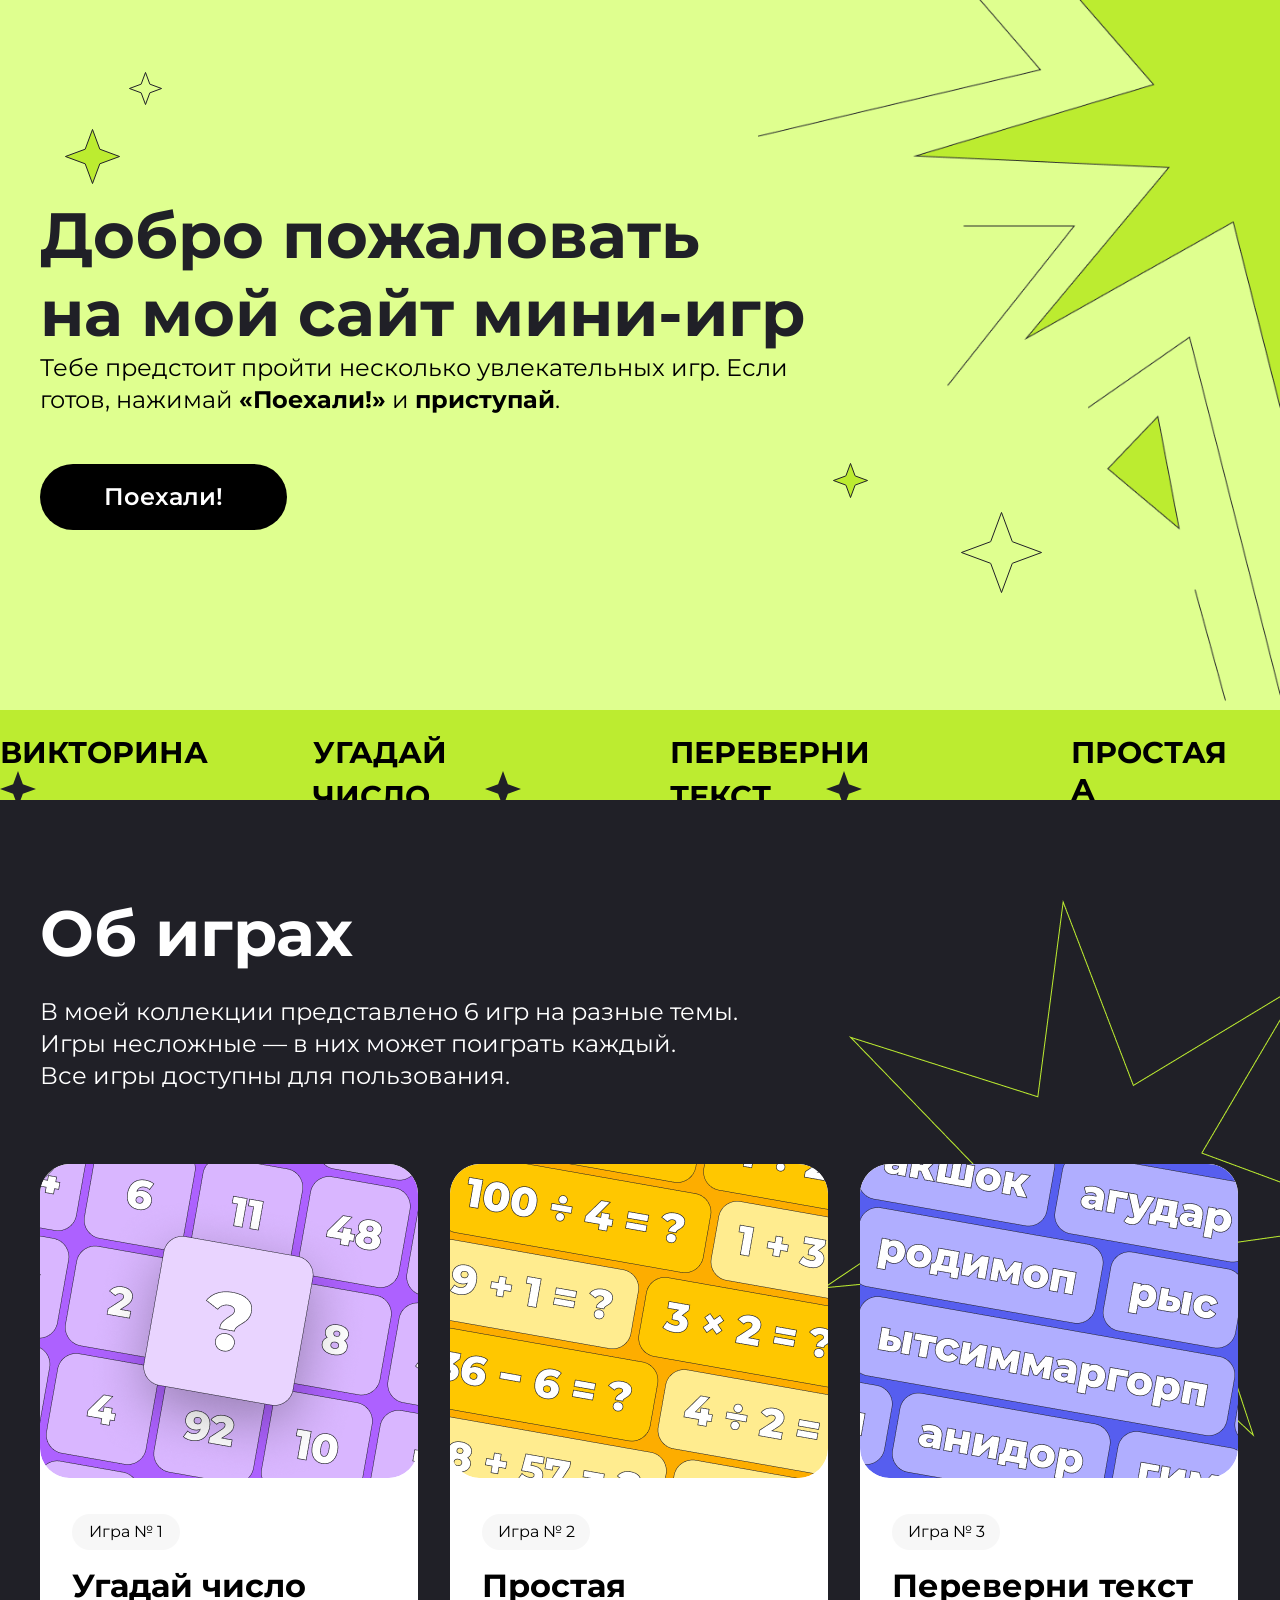
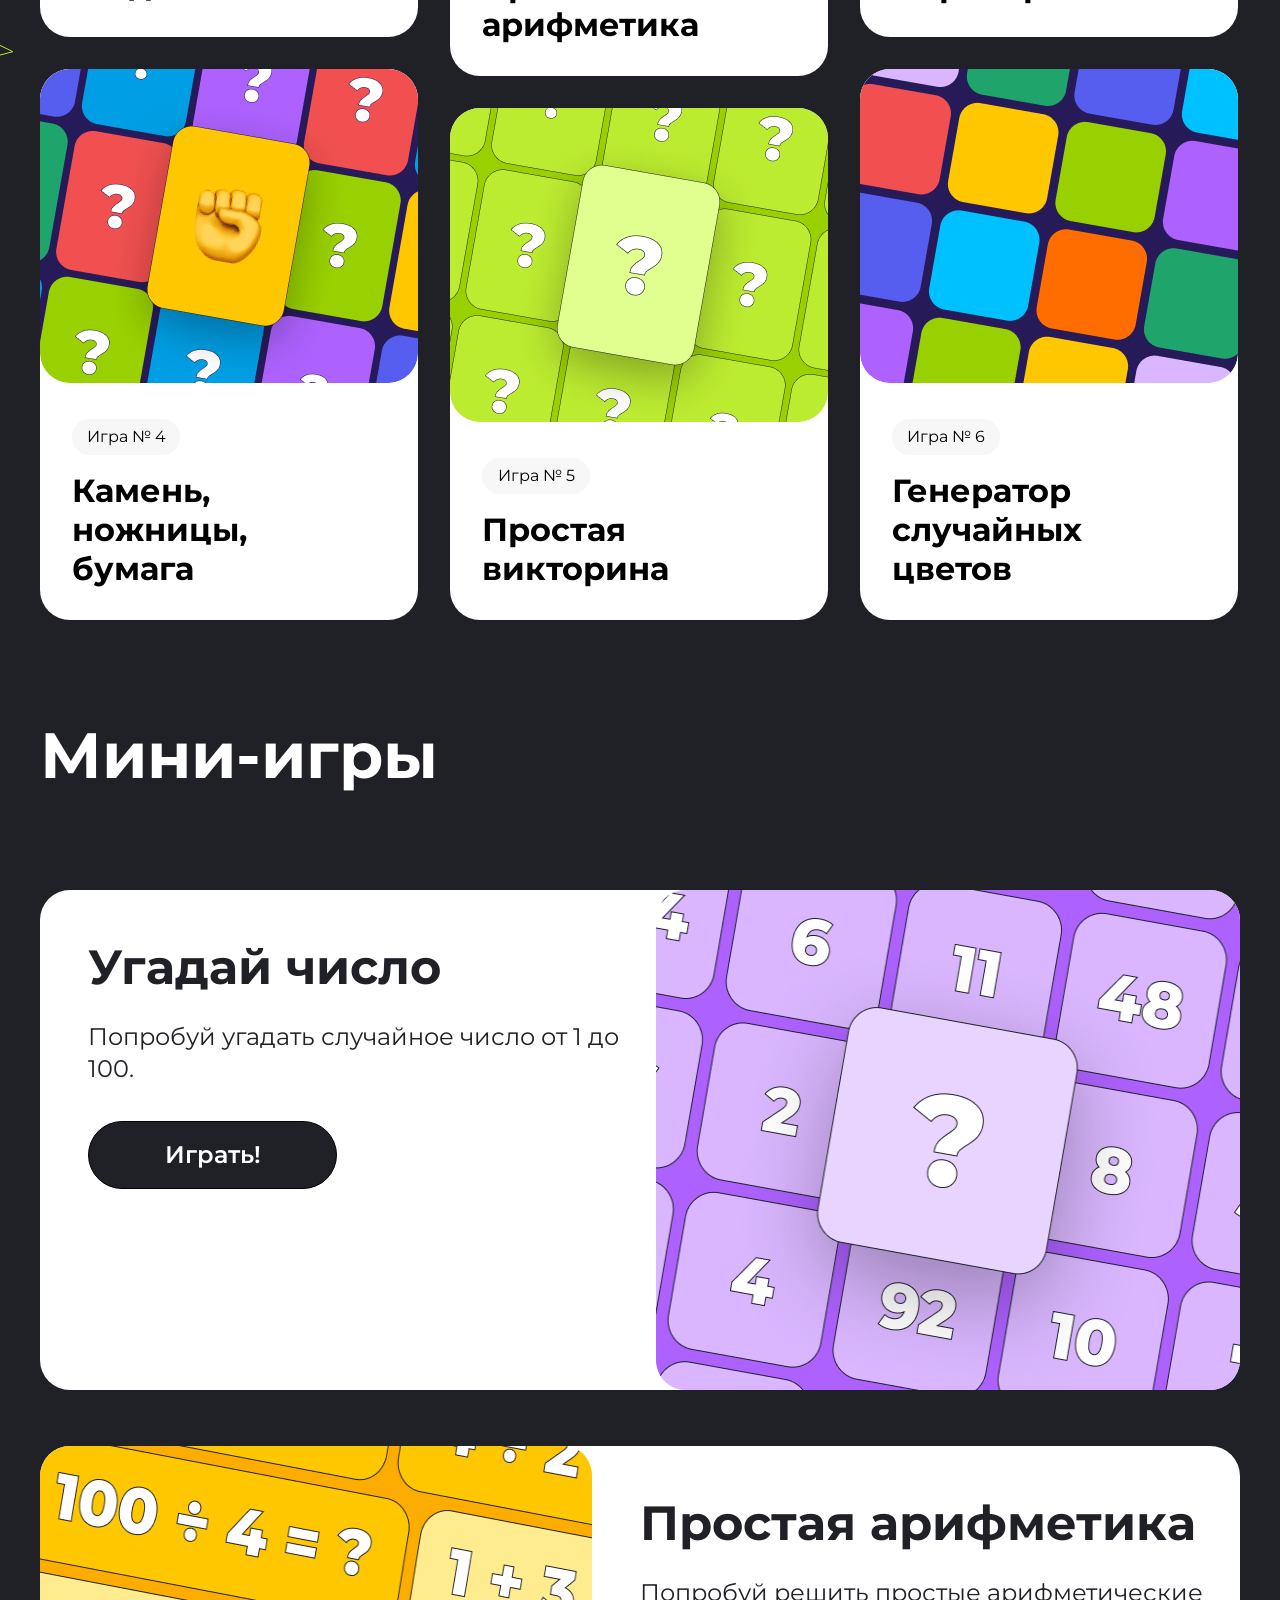
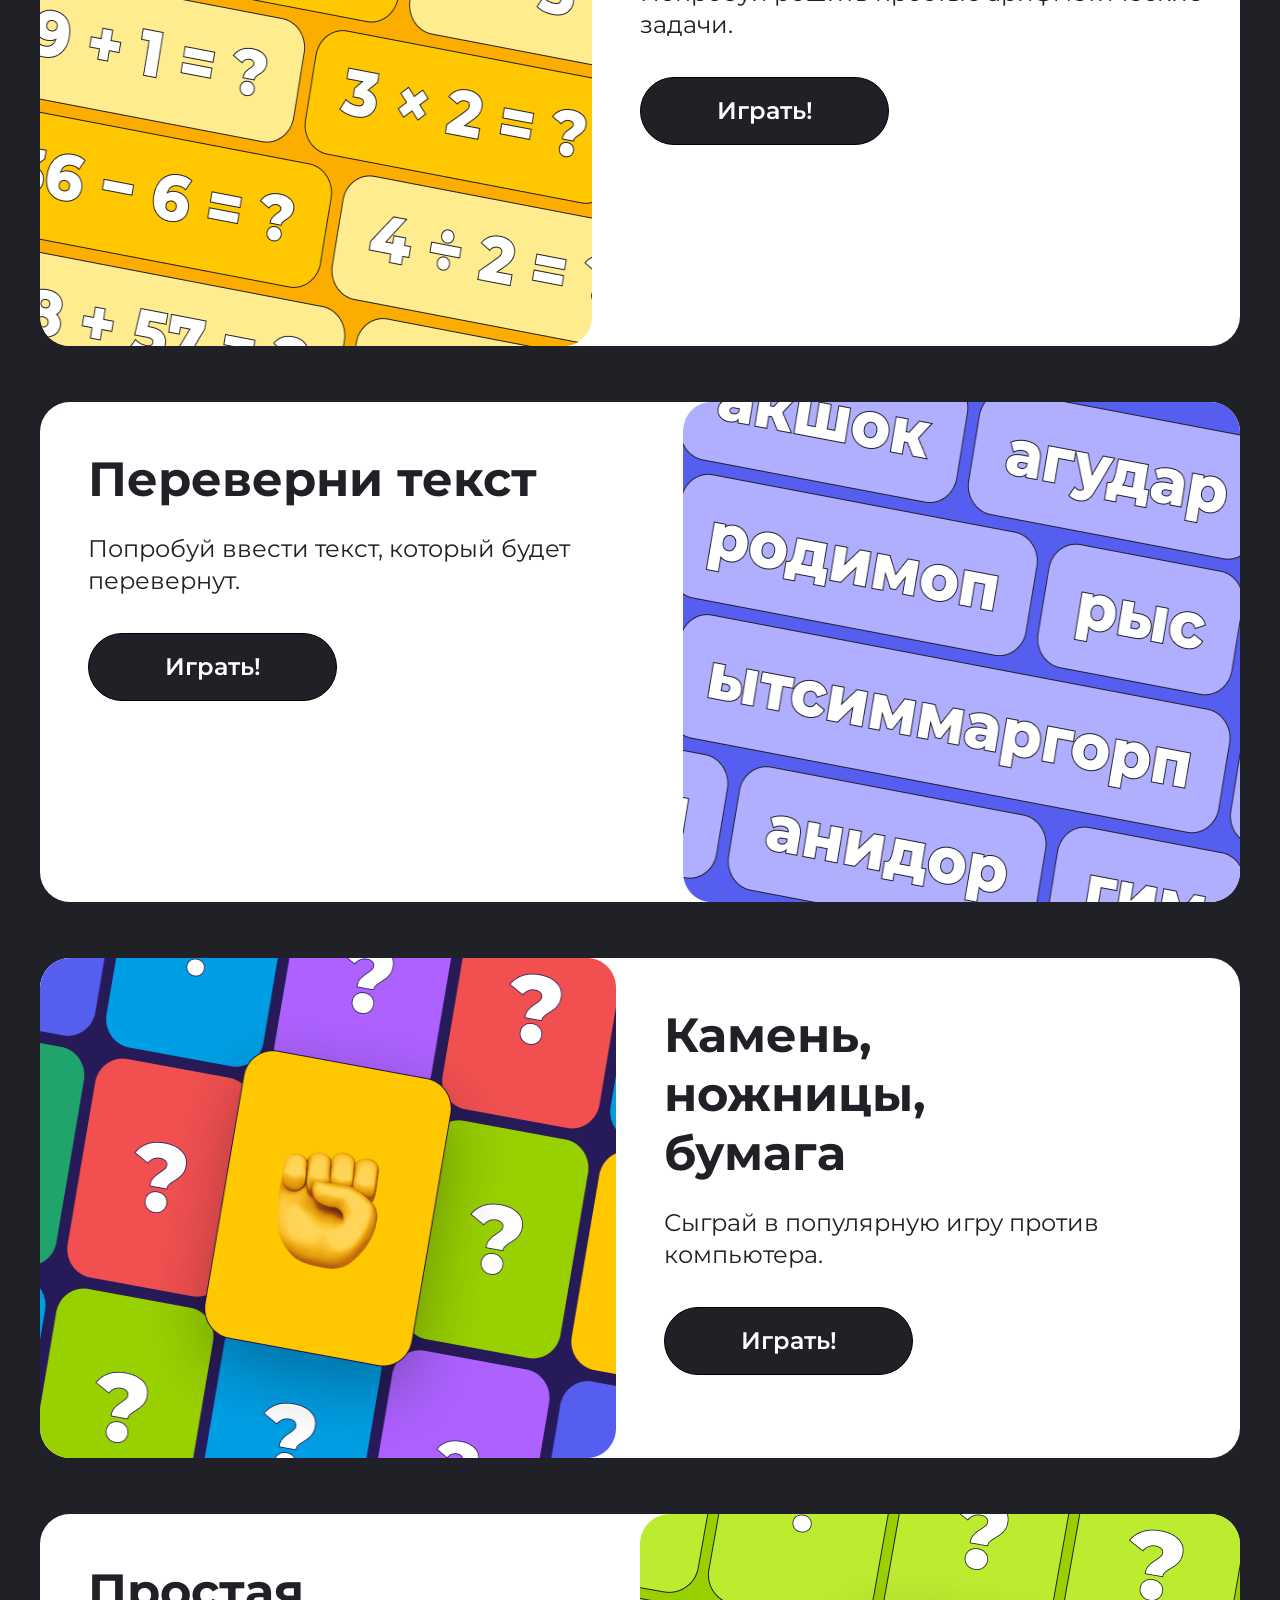
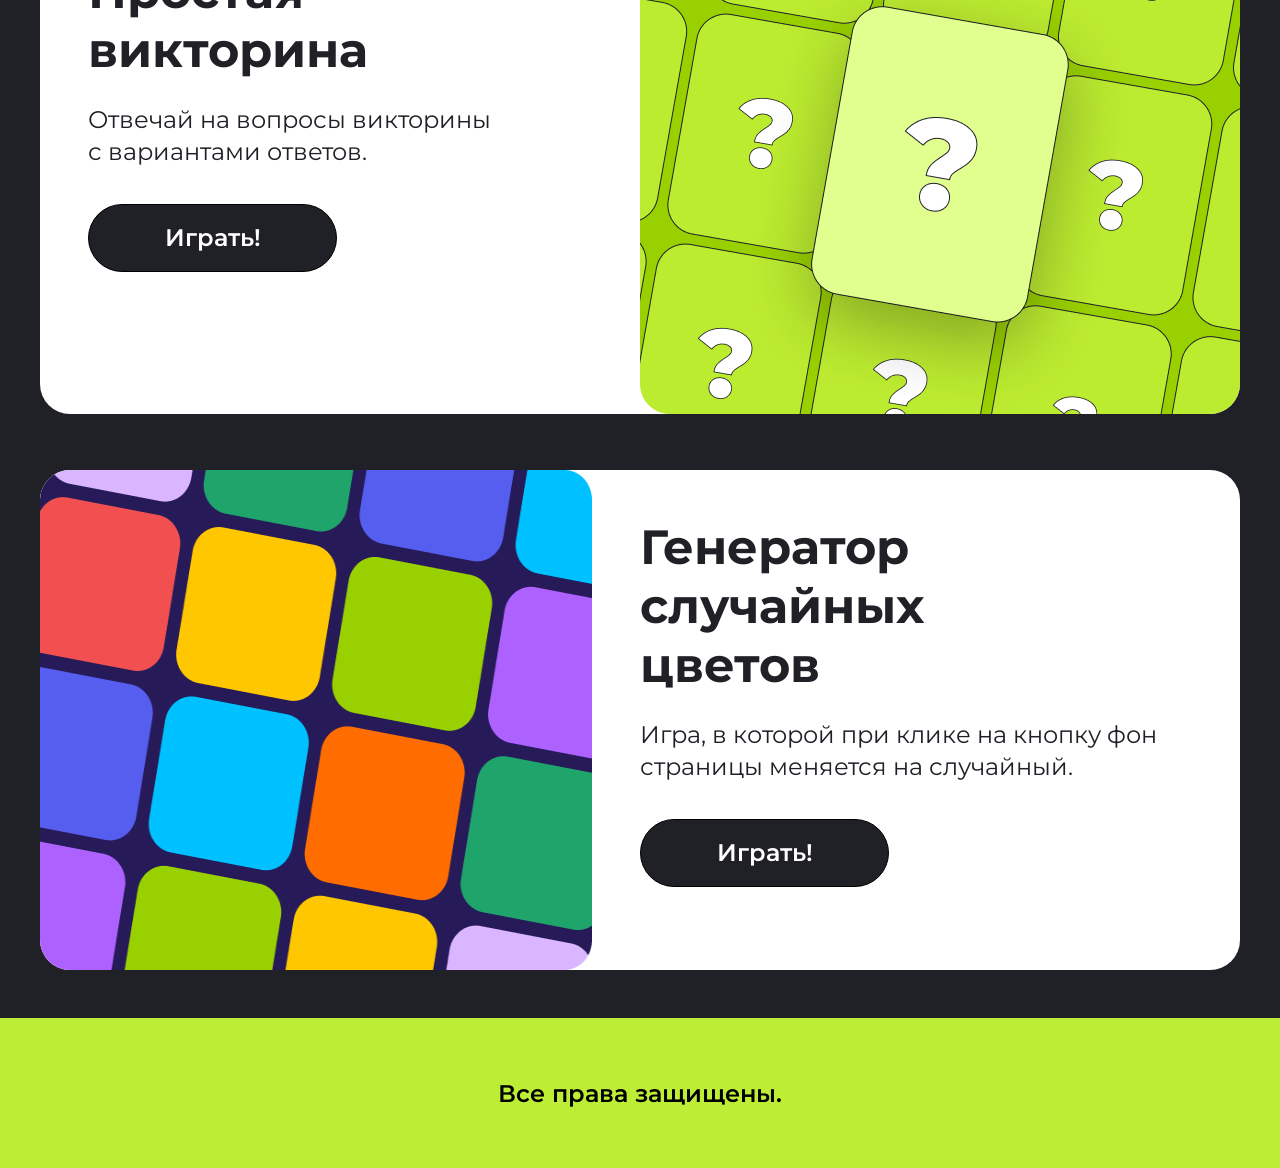
==== index.html @ ccc0f4db "added hw-3" ====
<!DOCTYPE html>
<html lang="ru">
<head>
    <meta charset="UTF-8">
    <meta name="viewport" content="width=device-width, initial-scale=1.0">
    <link rel="stylesheet" href="style.css">
    <link href="https://fonts.googleapis.com/css2?family=Montserrat:wght@400;500;600;700&display=swap" rel="stylesheet">
    <title>Document</title>
</head>
<body>
    <div class="top center">
<svg class="top__star top__star-1" width="35" height="35" viewBox="0 0 35 35" fill="none" xmlns="http://www.w3.org/2000/svg">
<path d="M21.7578 12.9473L21.8379 13.1621L22.0527 13.2422L33.5586 17.5L22.0527 21.7578L21.8379 21.8379L21.7578 22.0527L17.5 33.5586L13.2422 22.0527L13.1621 21.8379L12.9473 21.7578L1.44043 17.5L12.9473 13.2422L13.1621 13.1621L13.2422 12.9473L17.5 1.44043L21.7578 12.9473Z" stroke="#202027"/>
</svg>

<svg class="top__star top__star-2" width="57" height="57" viewBox="0 0 57 57" fill="none" xmlns="http://www.w3.org/2000/svg">
<path d="M35.7285 20.9756L35.8086 21.1914L36.0244 21.2715L55.5586 28.5L36.0244 35.7285L35.8086 35.8086L35.7285 36.0244L28.5 55.5586L21.2715 36.0244L21.1914 35.8086L20.9756 35.7285L1.44043 28.5L20.9756 21.2715L21.1914 21.1914L21.2715 20.9756L28.5 1.44043L35.7285 20.9756Z" fill="#BCEC30" stroke="#202027"/>
</svg>

<svg class="top__star top__star-3" width="37" height="37" viewBox="0 0 37 37" fill="none" xmlns="http://www.w3.org/2000/svg">
<path d="M23.0273 13.6768L23.1074 13.8926L23.3232 13.9727L35.5586 18.5L23.3232 23.0273L23.1074 23.1074L23.0273 23.3232L18.5 35.5586L13.9727 23.3232L13.8926 23.1074L13.6768 23.0273L1.44043 18.5L13.6768 13.9727L13.8926 13.8926L13.9727 13.6768L18.5 1.44043L23.0273 13.6768Z" fill="#BCEC30" stroke="#202027"/>
</svg>

<svg class="top__star top__star-4" width="83" height="83" viewBox="0 0 83 83" fill="none" xmlns="http://www.w3.org/2000/svg">
<path d="M52.2402 30.4648L52.3193 30.6807L52.5352 30.7598L81.5586 41.5L52.5352 52.2402L52.3193 52.3193L52.2402 52.5352L41.5 81.5586L30.7598 52.5352L30.6807 52.3193L30.4648 52.2402L1.44043 41.5L30.4648 30.7598L30.6807 30.6807L30.7598 30.4648L41.5 1.44043L52.2402 30.4648Z" stroke="#202027"/>
</svg>

        <div class="top__content">
            <h1 class="top__text">Добро<br class="top__content-space"> пожаловать <br>на мой сайт<br class="top__content-space"> мини-игр</h1>
            <p class="top__description">Тебе предстоит пройти несколько увлекательных игр. Если готов, нажимай <strong>«Поехали!»</strong> и <strong>приступай</strong>.</p>
            <div class="top__button">
                <a href="#about-games" class="top__button-custom">Поехали!</a>
            </div>
        </div>
        <div class="top__decor">
    <img src="./img/headerline.png" alt="star">
        </div> 
        <div class="top__decor-mobile">
    <img src="./img/Vector.png" alt="star">
        </div> 
    </div>


    <nav class="mini-games-nav ">
        <div class="mini-games-nav__container">
            <div>
<a href="#" class="mini-games-nav__item">ВИКТОРИНА</a>
  <span class="mini-games-nav__separator "><svg width="36" height="36" viewBox="0 0 36 36" fill="none" xmlns="http://www.w3.org/2000/svg">
    <path d="M18 0L22.8616 13.1384L36 18L22.8616 22.8616L18 36L13.1384 22.8616L0 18L13.1384 13.1384L18 0Z" fill="#202027"/>
  </svg></span>
            </div>
            <div>
  <a href="#" class="mini-games-nav__item ">УГАДАЙ ЧИСЛО</a>
  <span class="mini-games-nav__separator "><svg width="36" height="36" viewBox="0 0 36 36" fill="none" xmlns="http://www.w3.org/2000/svg">
    <path d="M18 0L22.8616 13.1384L36 18L22.8616 22.8616L18 36L13.1384 22.8616L0 18L13.1384 13.1384L18 0Z" fill="#202027"/>
  </svg></span> 
            </div>
            <div>
            <a href="#" class="mini-games-nav__item ">ПЕРЕВЕРНИ ТЕКСТ</a>
  <span class="mini-games-nav__separator  "><svg width="36" height="36" viewBox="0 0 36 36" fill="none" xmlns="http://www.w3.org/2000/svg">
    <path d="M18 0L22.8616 13.1384L36 18L22.8616 22.8616L18 36L13.1384 22.8616L0 18L13.1384 13.1384L18 0Z" fill="#202027"/>
  </svg></span>
            </div>
            <div>
  <a href="#" class="mini-games-nav__item ">ПРОСТАЯ А</a>
            </div>
        </div>
    </nav>


    <nav class="mobile-games-nav ">
        <div class="mobile-games-nav__container">
            <div>
<a href="#" class="mobile-games-nav__item">ВИКТОРИНА</a>
  <span class="mobile-games-nav__separator  "><svg width="36" height="36" viewBox="0 0 36 36" fill="none" xmlns="http://www.w3.org/2000/svg">
    <path d="M18 0L22.8616 13.1384L36 18L22.8616 22.8616L18 36L13.1384 22.8616L0 18L13.1384 13.1384L18 0Z" fill="#202027"/>
  </svg></span>
            </div>
            <div>
  <a href="#" class="mobile-games-nav__item mobile-games-nav__position">УГАДАЙ ЧИСЛО</a>
            </div>  
        </div> 
    </nav>


    <div class="about-games center">
<div class=" about-games__star about-games__star--small">
  <img src="data:image/svg+xml,%3Csvg%20width%3D%2232%22%20height%3D%2232%22%20viewBox%3D%220%200%2032%2032%22%20fill%3D%22none%22%20xmlns%3D%22http%3A%2F%2Fwww.w3.org%2F2000%2Fsvg%22%3E%3Cpath%20d%3D%22M19.7299%2011.9161L19.7892%2012.1375L19.9965%2012.2377L29.7633%2016.9489L19.282%2019.7301L19.0596%2019.7894L18.9593%2019.9966L14.2472%2029.7633L11.467%2019.2821L11.4077%2019.0597L11.2015%2018.9596L1.43379%2014.2474L11.9159%2011.4672L12.1374%2011.4079L12.2375%2011.2016L16.9487%201.43382L19.7299%2011.9161Z%22%20stroke%3D%22%23BCEC30%22%2F%3E%3C%2Fsvg%3E" alt="Star">
</div>
<div class="about-games__star about-games__star--big ">
  <img src="data:image/svg+xml,%3Csvg%20width%3D%2255%22%20height%3D%2255%22%20viewBox%3D%220%200%2055%2055%22%20fill%3D%22none%22%20xmlns%3D%22http%3A%2F%2Fwww.w3.org%2F2000%2Fsvg%22%3E%3Cpath%20d%3D%22M34.7319%2020.6643L34.7912%2020.8867L34.9985%2020.986L52.916%2029.6302L33.6877%2034.7322L33.4652%2034.7914L33.365%2034.9987L24.7208%2052.9162L19.6188%2033.6878L19.5605%2033.4655L19.3533%2033.3653L1.43475%2024.7209L20.6641%2019.619L20.8865%2019.5608L20.9857%2019.3534L29.63%201.43493L34.7319%2020.6643Z%22%20stroke%3D%22%23BCEC30%22%2F%3E%3C%2Fsvg%3E" alt="Star">
</div>
        <div class="about-games__container">
            <section class="about-games__section">
                <h2 class="about-games__title " id="about-games">Об играх</h2>
                <p class="about-games__description">В моей коллекции представлено 6 игр на разные темы.<br>Игры несложные — в них может поиграть каждый.<br>Все игры доступны для пользования.</p>
            </section>
        </div>



<div class="about-games__decor">
    <img class="star" src="./img/Star.png" alt="">
</div>

        <div class="about-games__cards">
            <div class="about-games__card">
                <a href="#Guess__numbers" class="about-games__card-link">
                    <section class="about-games__card-section">
                <div><img class="about-games__card-image" src="./img/обложка.png" alt="Обложка"></div>
                <div class="about-games__card-content">
                    <div class="about-games__games">Игра № 1</div>
                    <h3 class="about-games__card-title">Угадай число</h3>
                </div>
            </section>
            </a>

                <a href="#Rock__scissors-paper" class="about-games__card-link">
                    <section class="about-games__card-long">
                <div><img class="about-games__card-image" src="./img/paper.png" alt="Обложка"></div>
                <div class="about-games__card-content">
                    <div class="about-games__games">Игра № 4</div>
                    <h3 class="about-games__card-title">Камень,<br>ножницы,<br>бумага</h3>
                </div>
            </section>
            </a>
            </div>

            <div class="about-games__card">
                <a href="#Simple__arithmetic" class="about-games__card-link">
            <section class="about-games__card-center">
                <div><img class="about-games__card-image" src="./img/арифметика.png" alt="Обложка"></div>
                <div class="about-games__card-content">
                    <div class="about-games__games">Игра № 2</div>
                    <h3 class="about-games__card-title">Простая<br>арифметика</h3>
                </div>
            </section>
            </a>

                <a href="#simple__quiz" class="about-games__card-link">
            <section class="about-games__card-center">
                <div><img class="about-games__card-image" src="./img/victory.png" alt="Обложка"></div>
                <div class="about-games__card-content">
                    <div class="about-games__games">Игра № 5</div>
                    <h3 class="about-games__card-title">Простая<br>викторина</h3>
                </div>
            </section>
            </a>
            </div>

            <div class="about-games__card">
                <a href="#Turn__text" class="about-games__card-link">
            <section class="about-games__card-section">
                <div><img class="about-games__card-image" src="./img/turntext.png" alt="Обложка"></div>
                <div class="about-games__card-content">
                    <div class="about-games__games">Игра № 3</div>
                    <h3 class="about-games__card-title">Переверни текст</h3>
                </div>
            </section>
            </a>

                <a href="#Color__generator" class="about-games__card-link">
            <section class="about-games__card-long">
                <div><img class="about-games__card-image" src="./img/randomcolor.png" alt="Обложка"></div>
                <div class="about-games__card-content">
                    <div class="about-games__games">Игра № 6</div>
                    <h3 class="about-games__card-title">Генератор<br>случайных<br>цветов</h3>
                </div>
            </section>
            </a>
            </div>
        </div>

    </div>
    <div class="mini-games center">
        <h2 class="mini-games__text">Мини-игры</h2>

        <div class="mini-games__card">
            <div class="mini-games__left">
                <h3 class="mini-games__name " id="Guess__numbers">Угадай число</h3>
                <p class="mini-games__description">Попробуй угадать случайное число от 1 до 100.</p>
                <div class="mini-games__button">
                <a href="#" class="mini-games__button-custom">Играть!</a>
                </div>
            </div>
            <div><img class="mini-games__image" src="./img/miniGames1.png" alt="Обложка"></div>
        </div>

        <div class="mini-games__card mini-games__flip mini-games__two">
            <div class="mini-games__left ">
                <h3 class="mini-games__name" id="Simple__arithmetic">Простая арифметика</h3>
                <p class="mini-games__description">Попробуй решить простые арифметические задачи.</p>
                <div class="mini-games__button">
                <a href="#" class="mini-games__button-custom">Играть!</a>
                </div>
            </div>
            <div><img class="mini-games__image" src="./img/miniGames2.png" alt="Обложка"></div>
        </div>

        <div class="mini-games__card mini-games__two">
            <div class="mini-games__left ">
                <h3 class="mini-games__name " id="Turn__text">Переверни <br class="mini-games__br"> текст</h3>
                <p class="mini-games__description">Попробуй ввести текст, который будет перевернут.</p>
                <div class="mini-games__button">
                <a href="#" class="mini-games__button-custom">Играть!</a>
                </div>
            </div>
            <div><img class="mini-games__image" src="./img/miniGames3.png" alt="Обложка"></div>
        </div>

        <div class="mini-games__card mini-games__flip mini-games__three">
            <div class="mini-games__left ">
                <h3 class="mini-games__name" id="Rock__scissors-paper">Камень,<br>ножницы,<br>бумага</h3>
                <p class="mini-games__description">Сыграй в популярную игру против компьютера.</p>
                <div class="mini-games__button">
                <a href="#" class="mini-games__button-custom">Играть!</a>
                </div>
            </div>
            <div><img class="mini-games__image" src="./img/miniGames4.png" alt="Обложка"></div>
        </div>

        <div class="mini-games__card mini-games__two">
            <div class="mini-games__left">
                <h3 class="mini-games__name" id="simple__quiz">Простая<br>викторина</h3>
                <p class="mini-games__description">Отвечай на вопросы викторины<br> с вариантами ответов.</p>
                <div class="mini-games__button">
                <a href="#" class="mini-games__button-custom">Играть!</a>
                </div>
            </div>
            <div><img class="mini-games__image" src="./img/miniGames5.png" alt="Обложка"></div>
        </div>

        <div class="mini-games__card mini-games__flip mini-games__four">
            <div class="mini-games__left ">
                <h3 class="mini-games__name" id="Color__generator" >Генератор<br>случайных<br>цветов</h3>
                <p class="mini-games__description">Игра, в которой при клике на кнопку фон страницы меняется на случайный.</p>
                <div class="mini-games__button">
                <a href="#" class="mini-games__button-custom">Играть!</a>
                </div>
            </div>
            <div><img class="mini-games__image" src="./img/miniGames6.png" alt="Обложка"></div>
        </div>

    </div>

    <footer class="footer center">
        <h3 class="footer__text">Все права защищены.</h3>
    </footer>

    <script src="script.js"></script>
    <script src="hw-2.js"></script>
    <script src="hw-3.js"></script>
</body>
</html>
---- style.css ----
* {
  margin: 0;
  padding: 0;
}

html {
  scroll-behavior: smooth;
}

.center {
  padding-left: calc(50% - 600px);
  padding-right: calc(50% - 600px);
}

/* Звезды */

.top__decor-mobile{
    display: none;
}

.top__star {
    position: absolute;
}

/* Positions */
.top__star-1 { top: 10%; left: 10%; }
.top__star-2 { top: 18%; left: 5%; }
.top__star-3 { top: 65%; left: 65%; }
.top__star-4 { top: 72%; left: 75%; }
/* Конец звезд */


/* Верхняя часть сайта */
 .top {
  max-width: 1440px;
  height: 710px;
  background-image: url(./img/fon.jpg);
  display: grid;
  grid-template-columns: 1fr 1fr; /* левая и правая часть */
  background: #dfff8f;
  position: relative;
  overflow: hidden;
 }

 .top__content{
    padding-top: 196px;
    width: 769px;
 }

 .top__content-space{
    display: none;
 }

.top__decor img {
  position: absolute;
  top: 0;
  right: 0;
  height: 100%;
  object-fit: cover;
}

 .top__text{
    color: rgba(32, 32, 39, 1);
    font-family: 'Montserrat';
    font-size: 64px;
    font-weight: 700;
    line-height: 78px;
 }

 .top__description{
    font-family: 'Montserrat';
    font-weight: 400;
    font-size: 24px;
    line-height: 32px;
    padding-bottom: 48px;
 }

 .top__button-custom{
    display: inline-block;
    width: 247px;
    background-color: rgb(0, 0, 0);
    color: rgb(255, 255, 255);
    font-family: 'Montserrat';
    font-weight: 600;
    font-size: 24px;
    text-align: center;
    line-height: 66px;
    border-radius: 60px;
    text-decoration: none;
    transition: all 0.4s ease;
 }

 .top__button-custom:hover{
        background-color: rgb(255, 255, 255);
        cursor: pointer;
        color: rgb(0, 0, 0);
}

/* Конец верхней части сайта */


/* Навигация мини-игр */

.mini-games-nav{
    background-color: #BCEC30;
    height: 90px;
    display: flex;
}

.mini-games-nav__item{
    font-family: 'Montserrat';
    font-weight: 700;
    font-size: 30px;
    color: #000;
    text-decoration: none;
    padding-right: 51px;
}

.mini-games-nav__container{
    padding-top: 24px;
    display: flex;
    gap: 51px;
}
/* Конец навигации мини-игр */

/* Описание игр */


.about-games__star {
  position: relative;
  z-index: 2;
}

.about-games__star--small img {
  position: absolute;
  top: 770px;
   left: -95px;
}

.about-games__star--big img {
  position: absolute;
  top: 822px;
  left: -80px;
}

.about-games{
    position: relative;
    max-width: 1440px;
    height: 1470px;
    background-color: #202027;
}

.about-games__container{
    padding-top: 94px;
    width: 1200px;
}

.about-games__section{
    padding-bottom: 72px;
}

.about-games__title{
    font-family: 'Montserrat';
    font-weight: 700;
    font-size: 64px;
    color: #ffffff;
    padding-bottom: 24px;
}

.about-games__description{
    font-family: 'Montserrat';
    font-weight: 400;
    font-size: 24px;
    line-height: 32px;
    color: #ffffff;
}

/* Конец описания игр */

/* Карточки игр */
.about-games__cards{
    display: flex;
    gap: 32px;
    position: relative;
    z-index: 2;
}

.about-games__card{
    display: flex;
    gap: 32px;
    flex-direction: column;
}


.about-games__card-link{
    text-decoration: none;
    color: #000;
}

.about-games__card-section{
    width: 378px;
    height: 473px;
    background-color: #fff;
    border-radius: 30px;
}

.about-games__card-long{
    width: 378px;
    height: 551px;
    background-color: #fff;
    border-radius: 30px;
}

.about-games__card-center{
    width: 378px;
    height: 512px;
    background-color: #fff;
    border-radius: 30px;
}

.about-games__card-image{
    width: 378px;
    height: 314px;
    border-radius: 30px;
}

.about-games__games{
    font-family: 'Montserrat';
    box-sizing: border-box;
    background: #F7F7F7;
    width: 108px;
    height: 36px;
    border-radius: 52px;
    text-align: center;
    padding-top: 8px;
}

.about-games__card-content{
    margin-left: 32px;
    margin-top: 32px;
}

.about-games__card-title{
    padding-top: 16px;
    font-family: 'Montserrat';
    font-weight: 700;
    font-size: 32px;
}

.star {
    position: absolute;
    top: 100px;
    right: 0px;
    z-index: 1;
}

/* mini игры */

.mini-games {
    background-color: #202027;
    padding-bottom: 48px;
}

.mini-games__text {
    color: #fff;
    font-family: 'Montserrat';
    font-size: 40px;
    font-weight: 700;
    line-height: 49px;
    padding: 48px 0 24px;
    text-align: left;
}

.mini-games__card {
    display: flex;
    flex-direction: column-reverse;
    justify-content: space-between;
    width: 100%;
    max-width: 343px;
    background: #ffffff;
    border-radius: 27px;
    margin: 24px auto 0;
    overflow: hidden;
}

.mini-games__image {
    width: 100%;
    height: auto;
    display: block;
}

.mini-games__left {
    padding-bottom: 32px;
}


.mini-games{
    background-color: #202027;
    height: 3500px;
    display: flex;
    flex-direction: column;
    row-gap: 32px;
}

.mini-games__text{
    color: rgba(255, 255, 255, 1);
    font-family: 'Montserrat';
    font-size: 64px;
    font-weight: 700;
    line-height: 78px;
    padding-top: 46px;
    padding-bottom: 40px;
}

.mini-games__card{
    background-color: #fff;
    max-width: 1200px;
    height: 500px;
    border-radius: 30px;
    display: flex;
    flex-direction: row;
}

.mini-games__left{
    padding-left: 48px;
    max-width: 600px;
}

.mini-games__flip{
    flex-direction: row-reverse;
}

.mini-games__name{
    color: rgba(32, 32, 39, 1);
    font-family:'Montserrat';
    font-size: 48px;
    font-weight: 700;
    line-height: 59px;
    padding-top: 48px;
    padding-bottom: 24px;
}

.mini-games__description{
    color: rgba(32, 32, 39, 1);
    font-family:'Montserrat';
    font-size: 24px;
    font-weight: 400;
    line-height: 32px;
    padding-bottom: 36px;
}

.mini-games__button-custom{
    display: inline-block;
    width: 247px;
    background-color: rgba(32, 32, 39, 1);
    color: rgb(255, 255, 255);
    font-family: 'Montserrat';
    font-weight: 600;
    font-size: 24px;
    text-align: center;
    line-height: 66px;
    border-radius: 60px;
    text-decoration: none;
    transition: all 0.4s ease;
    border: 1px solid rgba(0, 0, 0, 1);
}

.mini-games__button-custom:hover {
    background-color: rgb(255, 255, 255);
    cursor: pointer;
    color: rgb(0, 0, 0);
}

.mini-games__image{
    height: 500px;
}

.mobile-games__image{
    width: 343px;
}

.footer{
    height: 150px;
    background: rgba(189, 237, 53, 1);
    display: flex;
    justify-content: center; 
    align-items: center;
}

.footer__text{
    color: rgba(0, 0, 0, 1);
    font-family: 'Montserrat';
    font-size: 24px;
    font-weight: 600;
    line-height: 29px;
}

.mobile-games-nav__container{
    display: none;
}


.mini-games__br{
        display: none;
    }


/* mobile */ 


@media (max-width: 813px) {

    .mini-games__br{
        display: block;
    }

.mini-games{
    background-color: #202027;
    height: 3740px;
    row-gap: 0;
    padding-bottom: 0;
}


.mini-games__card{
    display: flex;
    flex-direction: column-reverse;
    width: 343px;
    height: 528px;
    background: #ffffff;
    border-radius: 27px;
    margin-top: 24px;
}

.mini-games__two{
    height: 567px;
}

.mini-games__three{
    height: 606px;
}

.mini-games__four{
    height: 626px;
}

.mini-games__text{
    color: rgba(255, 255, 255, 1);
    font-family: 'Montserrat';
    font-size: 40px;
    font-weight: 700;
    line-height: 49px;
    padding-top: 48px;
    padding-bottom: 24px;
    display: flex;
    justify-content: center;
}

.mini-games__image{
    height: 284px;
}

.mini-games__left{
    padding-left: 0;
}

.mini-games__name{
    color: rgba(32, 32, 39, 1);
    font-family: 'Montserrat';
    font-size: 32px;
    font-weight: 700;
    line-height: 39px;
    padding-top: 29px;
    padding-bottom: 16px;
    padding-left: 29px;
}

.mini-games__description{
    width: 285px;
    color: rgba(0, 0, 0, 1);
    font-family: 'Montserrat';
    font-size: 16px;
    font-weight: 400;
    line-height: 20px;
    padding-bottom: 32px;
    padding-left: 29px;
}

.mini-games__button{
    display: flex;
    flex-wrap: wrap;
    align-items: center;
    justify-content: center;
}

.mini-games__button-custom{
    display: flex;
    justify-content: center;
    align-items: center;
    width: 285px;
    height: 55px;
    background-color: rgba(32, 32, 39, 1);
    color: rgb(255, 255, 255);
    font-family: 'Montserrat';
    font-weight: 600;
    font-size: 16px;
    border-radius: 60px;
    text-decoration: none;
}



    .mini-games-nav{
        display: none;
    }

    .mobile-games-nav__container{
        display: flex;
        align-items: center;
        gap: 27px;
    }

    .mobile-games-nav__container > div{
        display: flex;
        align-items: center;
    }

    .mobile-games-nav{
        height: 51px;
        background: #BCEC30;
        display: flex;
        align-items: center;
    }

    .mobile-games-nav__separator{
        display: flex;
        align-items: center;
    }

    .mobile-games-nav__item{
        color: rgba(32, 32, 39, 1);
        font-family: 'Montserrat';
        font-size: 16px;
        font-weight: 700;
        text-decoration: none;
        padding-right: 27px;
        display: flex;
        align-items: center;
    }

    /* Звезды */

    .top__star {
        position: absolute;
    }

    /* Positions */
    .top__star-1 { 
        width: 21px;
        top: 64px; 
        left: 91px; 
    }
    .top__star-2 { 
        width: 35px;
        top: 97px; 
        left: 37px; }
    .top__star-3 { 
        width: 18px;
        top: 557px; 
        left: 272px; }
    .top__star-4 { 
        width: 39px;
        height: 41px;
        top: 580px; 
        left: 303px; }
    /* Конец звезд */

     .center {
  padding-left: max(16px, calc(50% - 600px));
  padding-right: max(16px, calc(50% - 600px));
    }   

    .top{
        display: flex;
        justify-content: center;
    }

    .top__content{
        padding-top: 147px;
        max-width: 296px;
        
    }

    .mini-games-nav__container{
        padding-top: 16px;
    }


    .top__content-space{
        display: block;
    }

    .top__text{
        color: rgba(32, 32, 39, 1);
        font-family: 'Montserrat';
        font-size: 40px;
        font-weight: 700;
        line-height: 49px;
        text-align: center;
        padding-bottom: 24px;
    }

    .top__description{
        color: rgba(32, 32, 39, 1);
        font-family:'Montserrat';
        font-size: 16px;
        font-weight: 400;
        line-height: 20px;
        text-align: center;
        padding-bottom: 36px;
    }

    .top__button-custom{
        display: inline-block;
        width: 285px;
        background-color: rgb(0, 0, 0);
        color: rgb(255, 255, 255);
        font-family: 'Montserrat';
        font-weight: 600;
        font-size: 16px;
        text-align: center;
        border-radius: 60px;
        text-decoration: none;
    }

    .top__decor-mobile{
        display: block;
        position: absolute;
        top: 0;
        right: 0;
    }

    .top__decor{
        display: none;
    }

    .mobile-games{
        display: flex;
        justify-content: center;
        flex-direction: column;
        flex-wrap: wrap;
        align-items: center;
    }

    .about-games {
        display: none;
    }

    .footer{
        height: 100px;
    }
    .footer__text{
        color: rgba(0, 0, 0, 1);
        font-family: 'Montserrat';
        font-size: 16px;
        font-weight: 600;
        line-height: 20px;
        text-align: center;
    }
}



/* tablet */

@media (min-width: 814px) and (max-width: 1024px) {
    .mini-games-nav{
        display: none;
    }

    .mobile-games-nav{
        height: 51px;
        background: #BCEC30;
        display: flex;
        align-items: center;
    }

    .top__content{
        padding-top: 120px;
        padding-left: 20px;
        padding-right: 20px;
        width: 100%;
        max-width: 600px;
        box-sizing: border-box;
    }

    .top__star-2{
        top: 2%;
        left: 20px;
    }

    .mobile-games-nav__container{
        display: flex;
        align-items: center;
        gap: 27px;
    }

    .mobile-games-nav__container > div{
        display: flex;
        align-items: center;
    }

    .mobile-games-nav__separator{
        display: flex;
        align-items: center;
    }

    .mobile-games-nav__item{
        color: rgba(32, 32, 39, 1);
        font-family: 'Montserrat';
        font-size: 16px;
        font-weight: 700;
        text-decoration: none;
        padding-right: 27px;
        display: flex;
        align-items: center;
    }

    .about-games{
        height: auto;
        min-height: 1470px;
        padding-bottom: 50px;
    }

    .about-games__container{
        width: 100%;
        padding-left: 20px;
        padding-right: 20px;
        box-sizing: border-box;
    }

    .about-games__cards{
        flex-wrap: wrap;
        justify-content: center;
        gap: 20px;
    }

    .about-games__card{
        flex-direction: row;
        flex-wrap: wrap;
        gap: 20px;
        width: 100%;
        max-width: 100%;
        justify-content: center;
    }

    .about-games__card-section,
    .about-games__card-long,
    .about-games__card-center{
        width: 350px;
        height: 551px;
    }

    .about-games__card-image{
        width: 350px;
        height: auto;
        max-height: 314px;
        object-fit: cover;
    }

    .mini-games{
        padding-left: 20px;
        padding-right: 20px;
        padding-bottom: 30px;
        box-sizing: border-box;
        height: auto;
    }

    .mini-games__card{
        width: 100%;
        height: 350px;
        margin: 0 auto;
        border-radius: 30px;
        overflow: hidden;
    }

    .mini-games__left{
        padding-left: 24px;
        width: 50%;
        flex: 0 0 50%;
        box-sizing: border-box;
    }

    .mini-games__name{
        font-size: 28px;
        line-height: 34px;
        padding-top: 24px;
        padding-bottom: 12px;
    }

    .mini-games__description{
        font-size: 16px;
        line-height: 22px;
        padding-bottom: 20px;
    }

    .mini-games__button-custom{
        width: 180px;
        font-size: 16px;
        line-height: 44px;
    }

    .mini-games__card > div:last-child{
        width: 50%;
        flex: 0 0 50%;
        display: flex;
        align-items: center;
        justify-content: center;
        overflow: hidden;
    }

    .mini-games__image{
        height: 100%;
        width: 100%;
        object-fit: cover;
        border-top-right-radius: 30px;
        border-bottom-right-radius: 30px;
    }

    .footer{
        height: 75px;
    }

    .top__text{
        font-size: 48px;
        line-height: 58px;
    }

    .top__description{
        font-size: 18px;
        line-height: 24px;
    }

    .about-games__title{
        font-size: 48px;
        line-height: 58px;
    }

    .about-games__description{
        font-size: 18px;
        line-height: 24px;
    }

    .mini-games__text{
        font-size: 48px;
        line-height: 58px;
    }

    .footer__text{
        font-size: 18px;
        line-height: 22px;
    }
}
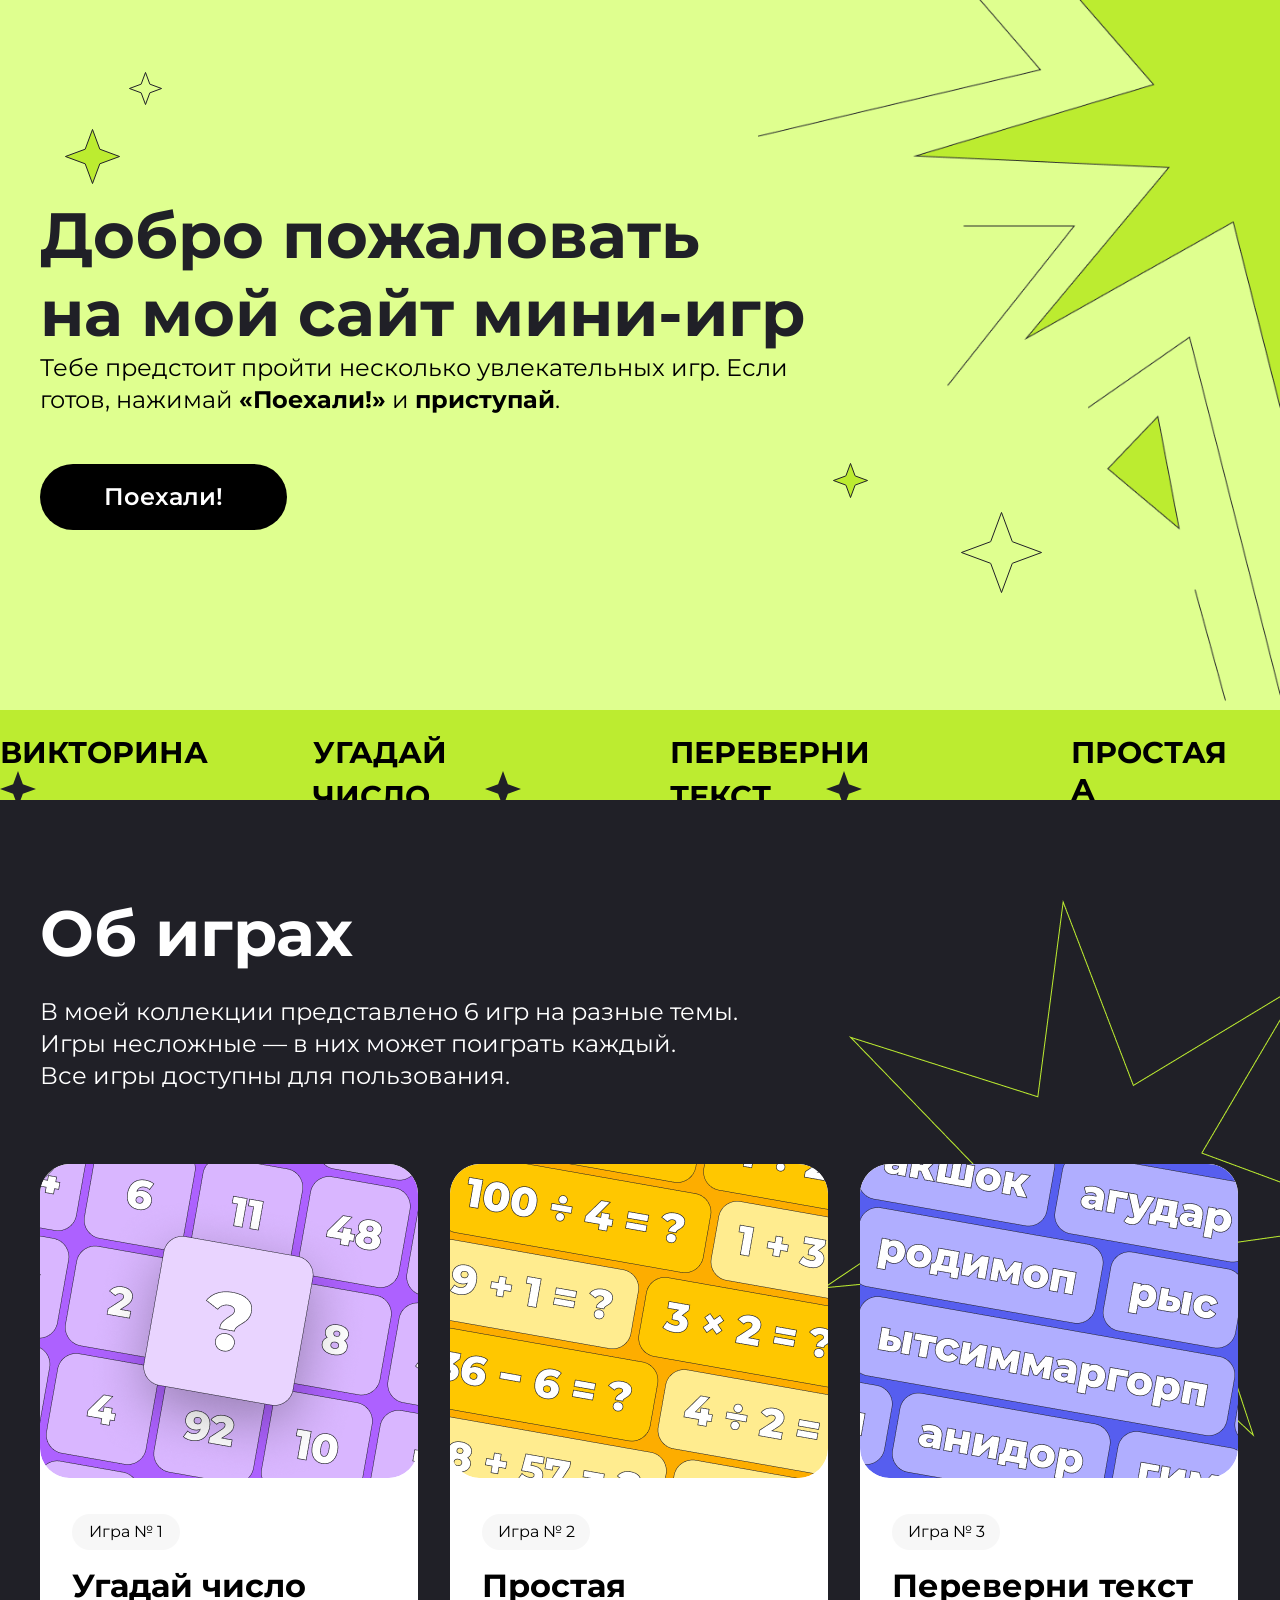
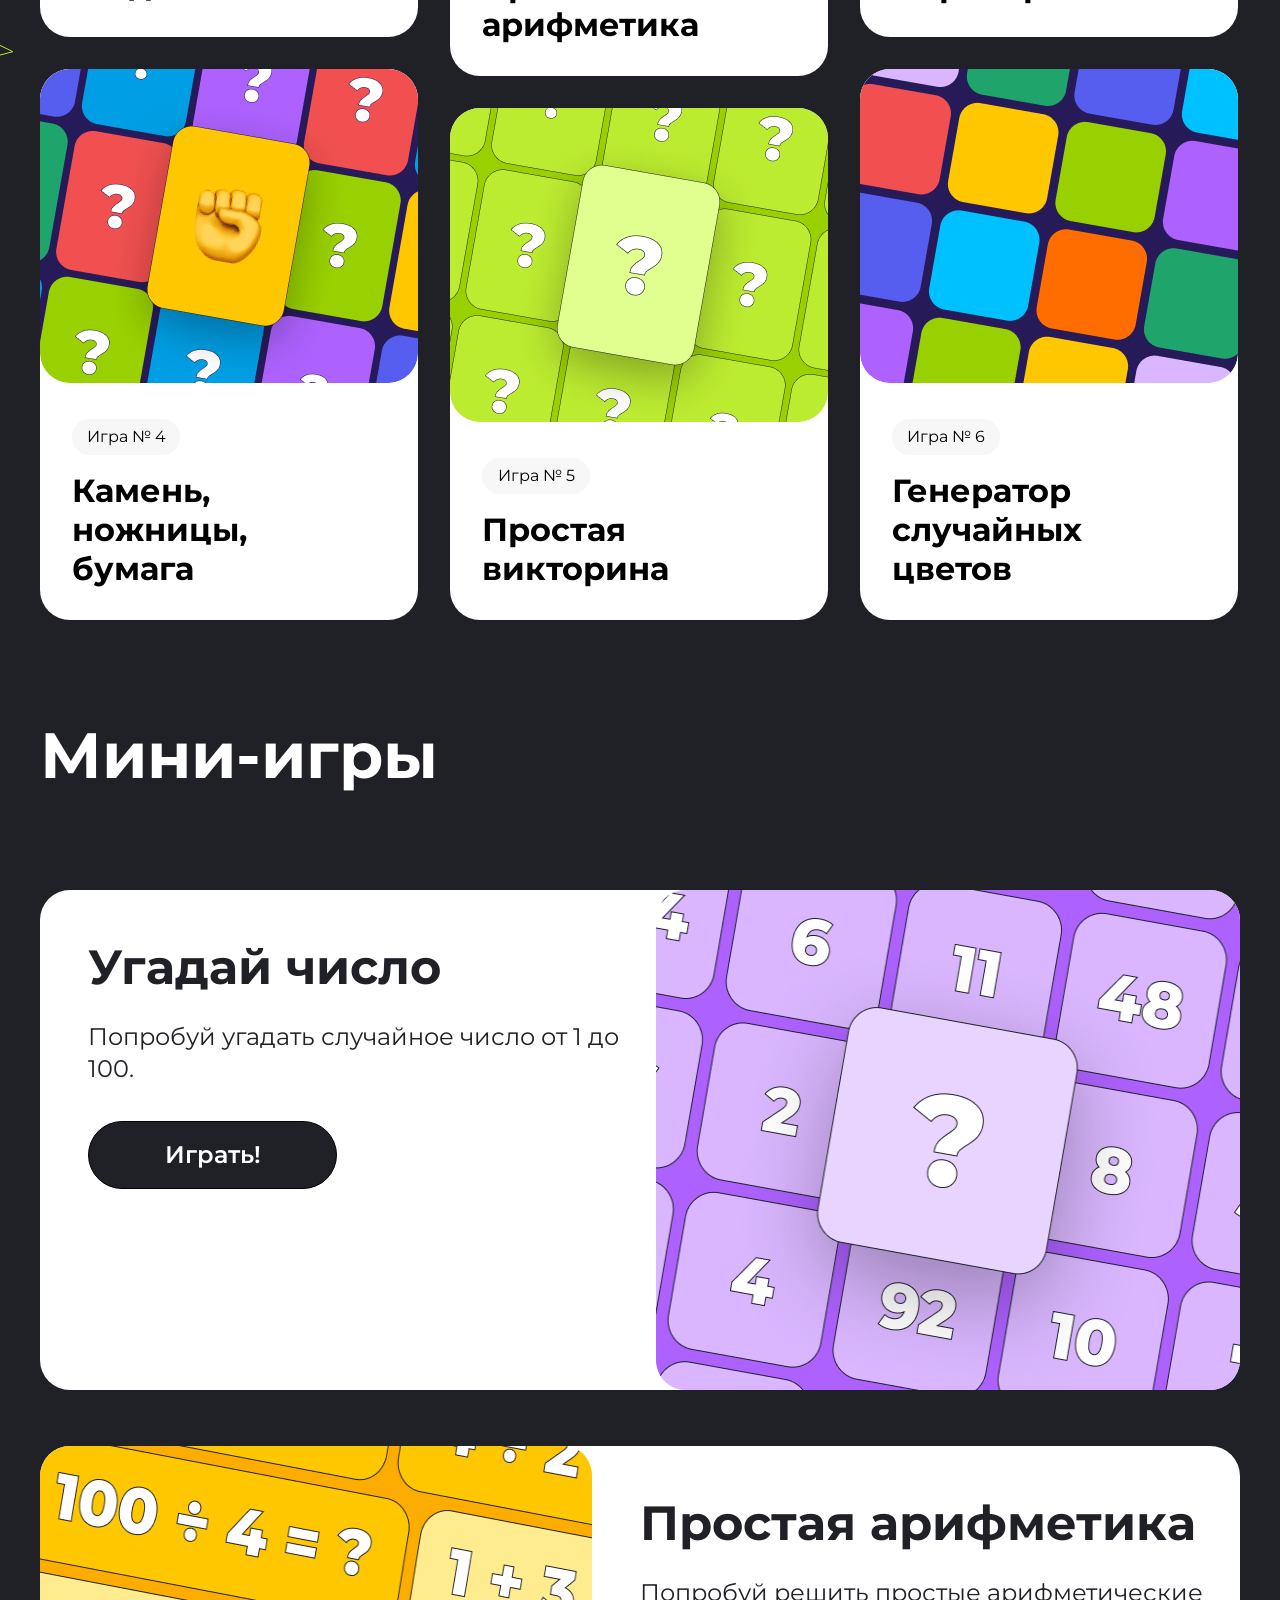
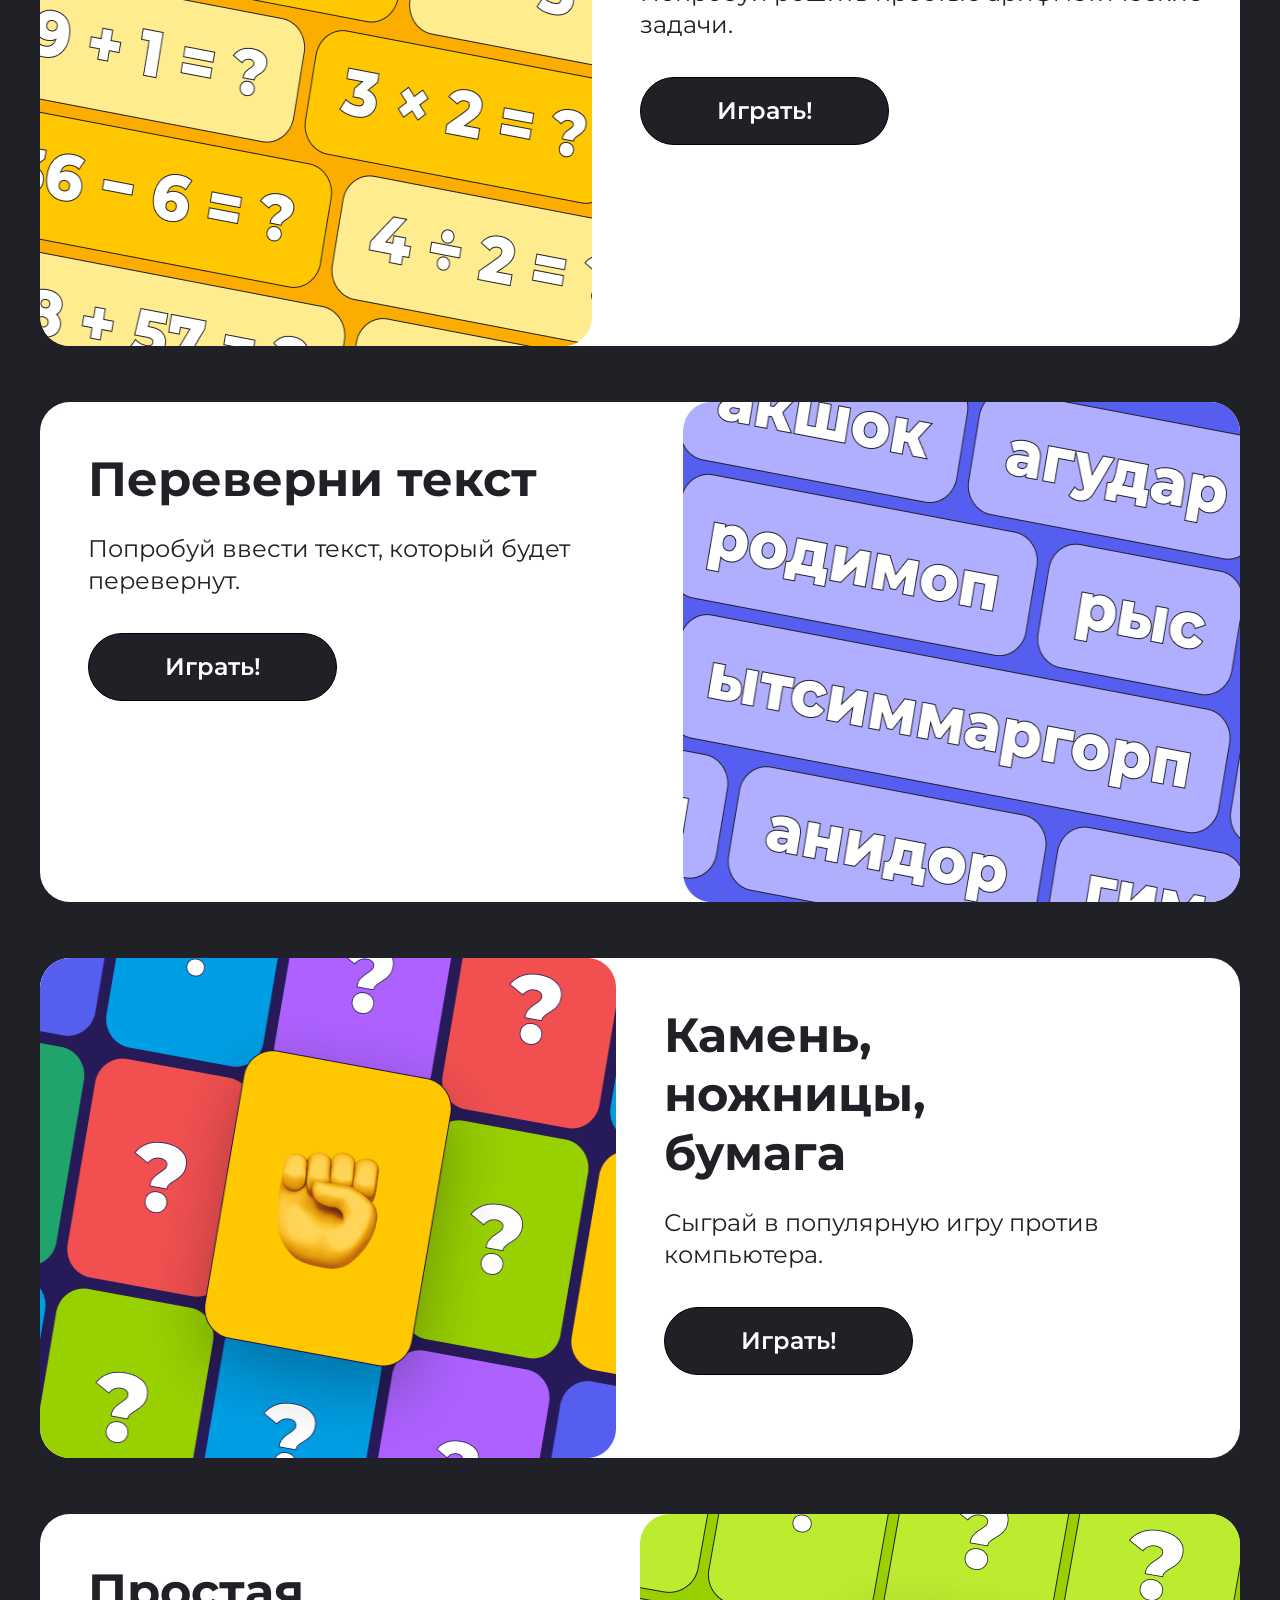
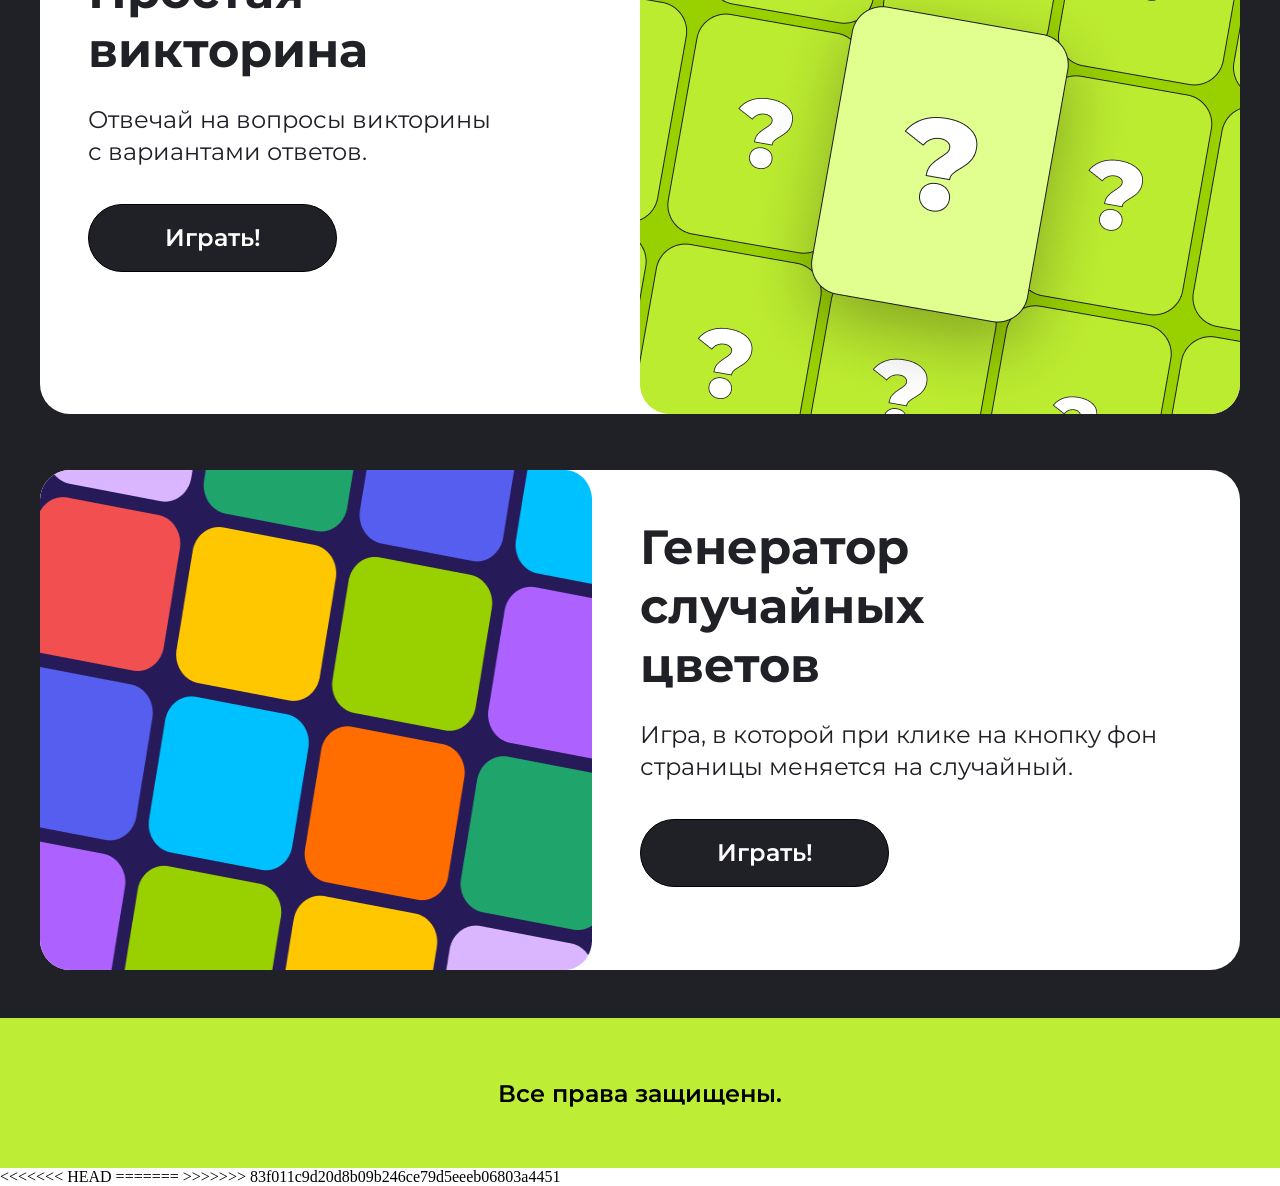
==== commit efcf6e20: "add 6" ====
--- a/index.html
+++ b/index.html
@@ -180,7 +180,7 @@
                 <h3 class="mini-games__name " id="Guess__numbers">Угадай число</h3>
                 <p class="mini-games__description">Попробуй угадать случайное число от 1 до 100.</p>
                 <div class="mini-games__button">
-                <a href="#" class="mini-games__button-custom">Играть!</a>
+                <a href="#" id="randomNumber" class="mini-games__button-custom">Играть!</a>
                 </div>
             </div>
             <div><img class="mini-games__image" src="./img/miniGames1.png" alt="Обложка"></div>
@@ -191,7 +191,7 @@
                 <h3 class="mini-games__name" id="Simple__arithmetic">Простая арифметика</h3>
                 <p class="mini-games__description">Попробуй решить простые арифметические задачи.</p>
                 <div class="mini-games__button">
-                <a href="#" class="mini-games__button-custom">Играть!</a>
+                <a href="#" id="mathNumber" class="mini-games__button-custom">Играть!</a>
                 </div>
             </div>
             <div><img class="mini-games__image" src="./img/miniGames2.png" alt="Обложка"></div>
@@ -199,10 +199,10 @@
 
         <div class="mini-games__card mini-games__two">
             <div class="mini-games__left ">
-                <h3 class="mini-games__name " id="Turn__text">Переверни <br class="mini-games__br"> текст</h3>
+                <h3 class="mini-games__name " id ="Turn__text">Переверни <br class="mini-games__br"> текст</h3>
                 <p class="mini-games__description">Попробуй ввести текст, который будет перевернут.</p>
                 <div class="mini-games__button">
-                <a href="#" class="mini-games__button-custom">Играть!</a>
+                <a href="#" id="reverseText" class="mini-games__button-custom">Играть!</a>
                 </div>
             </div>
             <div><img class="mini-games__image" src="./img/miniGames3.png" alt="Обложка"></div>
@@ -224,7 +224,7 @@
                 <h3 class="mini-games__name" id="simple__quiz">Простая<br>викторина</h3>
                 <p class="mini-games__description">Отвечай на вопросы викторины<br> с вариантами ответов.</p>
                 <div class="mini-games__button">
-                <a href="#" class="mini-games__button-custom">Играть!</a>
+                <a href="#" id="Quiz" class="mini-games__button-custom">Играть!</a>
                 </div>
             </div>
             <div><img class="mini-games__image" src="./img/miniGames5.png" alt="Обложка"></div>
@@ -250,5 +250,11 @@
     <script src="script.js"></script>
     <script src="hw-2.js"></script>
     <script src="hw-3.js"></script>
+    <script src="hw-4.js"></script>
+    <script src="hw-5.js"></script>
+<<<<<<< HEAD
+    <script src="hw-6.js"></script>
+=======
+>>>>>>> 83f011c9d20d8b09b246ce79d5eeeb06803a4451
 </body>
 </html>
--- a/style.css
+++ b/style.css
@@ -203,6 +203,13 @@
     height: 473px;
     background-color: #fff;
     border-radius: 30px;
+    transition: all 0.3s ease;
+}
+
+
+
+.about-games__card-section:hover {
+    transform: scale(1.1);
 }
 
 .about-games__card-long{
@@ -210,6 +217,11 @@
     height: 551px;
     background-color: #fff;
     border-radius: 30px;
+    transition: all 0.3s ease;
+}
+
+.about-games__card-long:hover{
+    transform: scale(1.1);
 }
 
 .about-games__card-center{
@@ -217,6 +229,11 @@
     height: 512px;
     background-color: #fff;
     border-radius: 30px;
+    transition: all 0.3s ease;
+}
+
+.about-games__card-center:hover{
+    transform: scale(1.1);
 }
 
 .about-games__card-image{
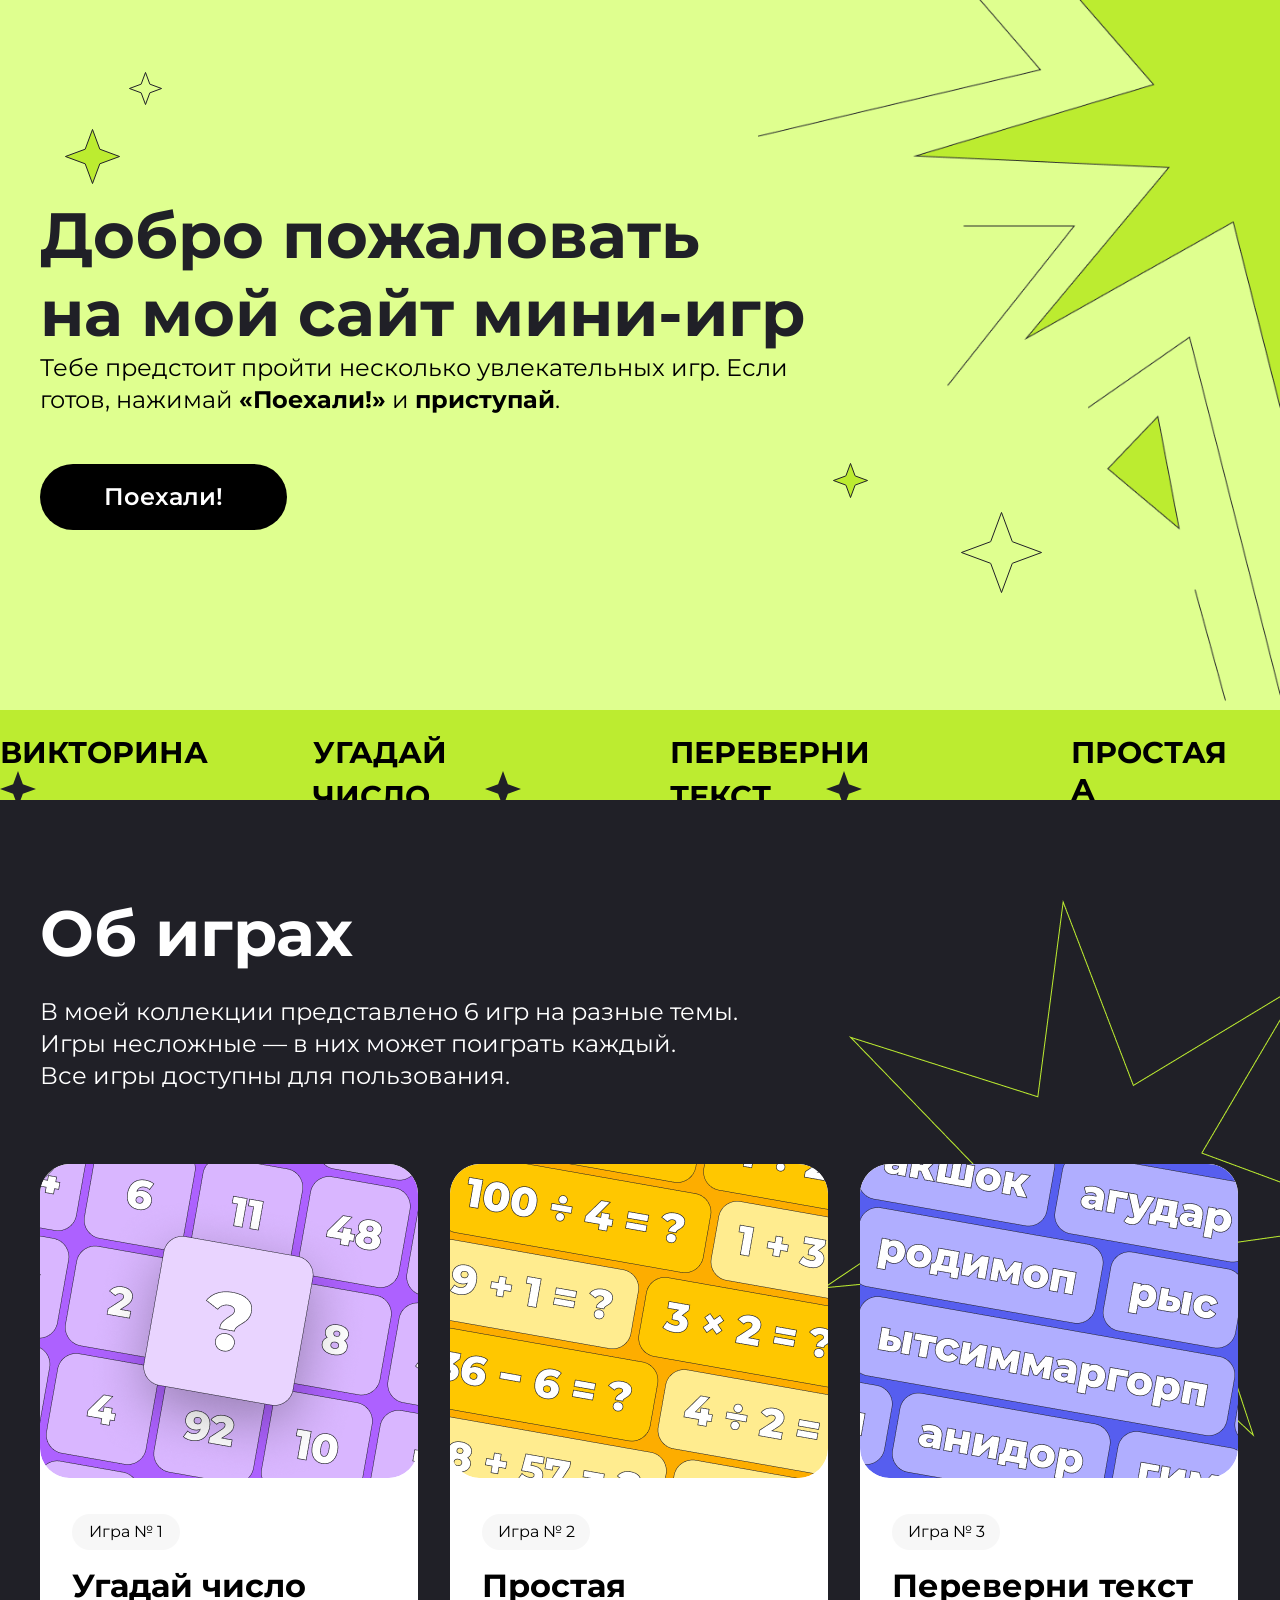
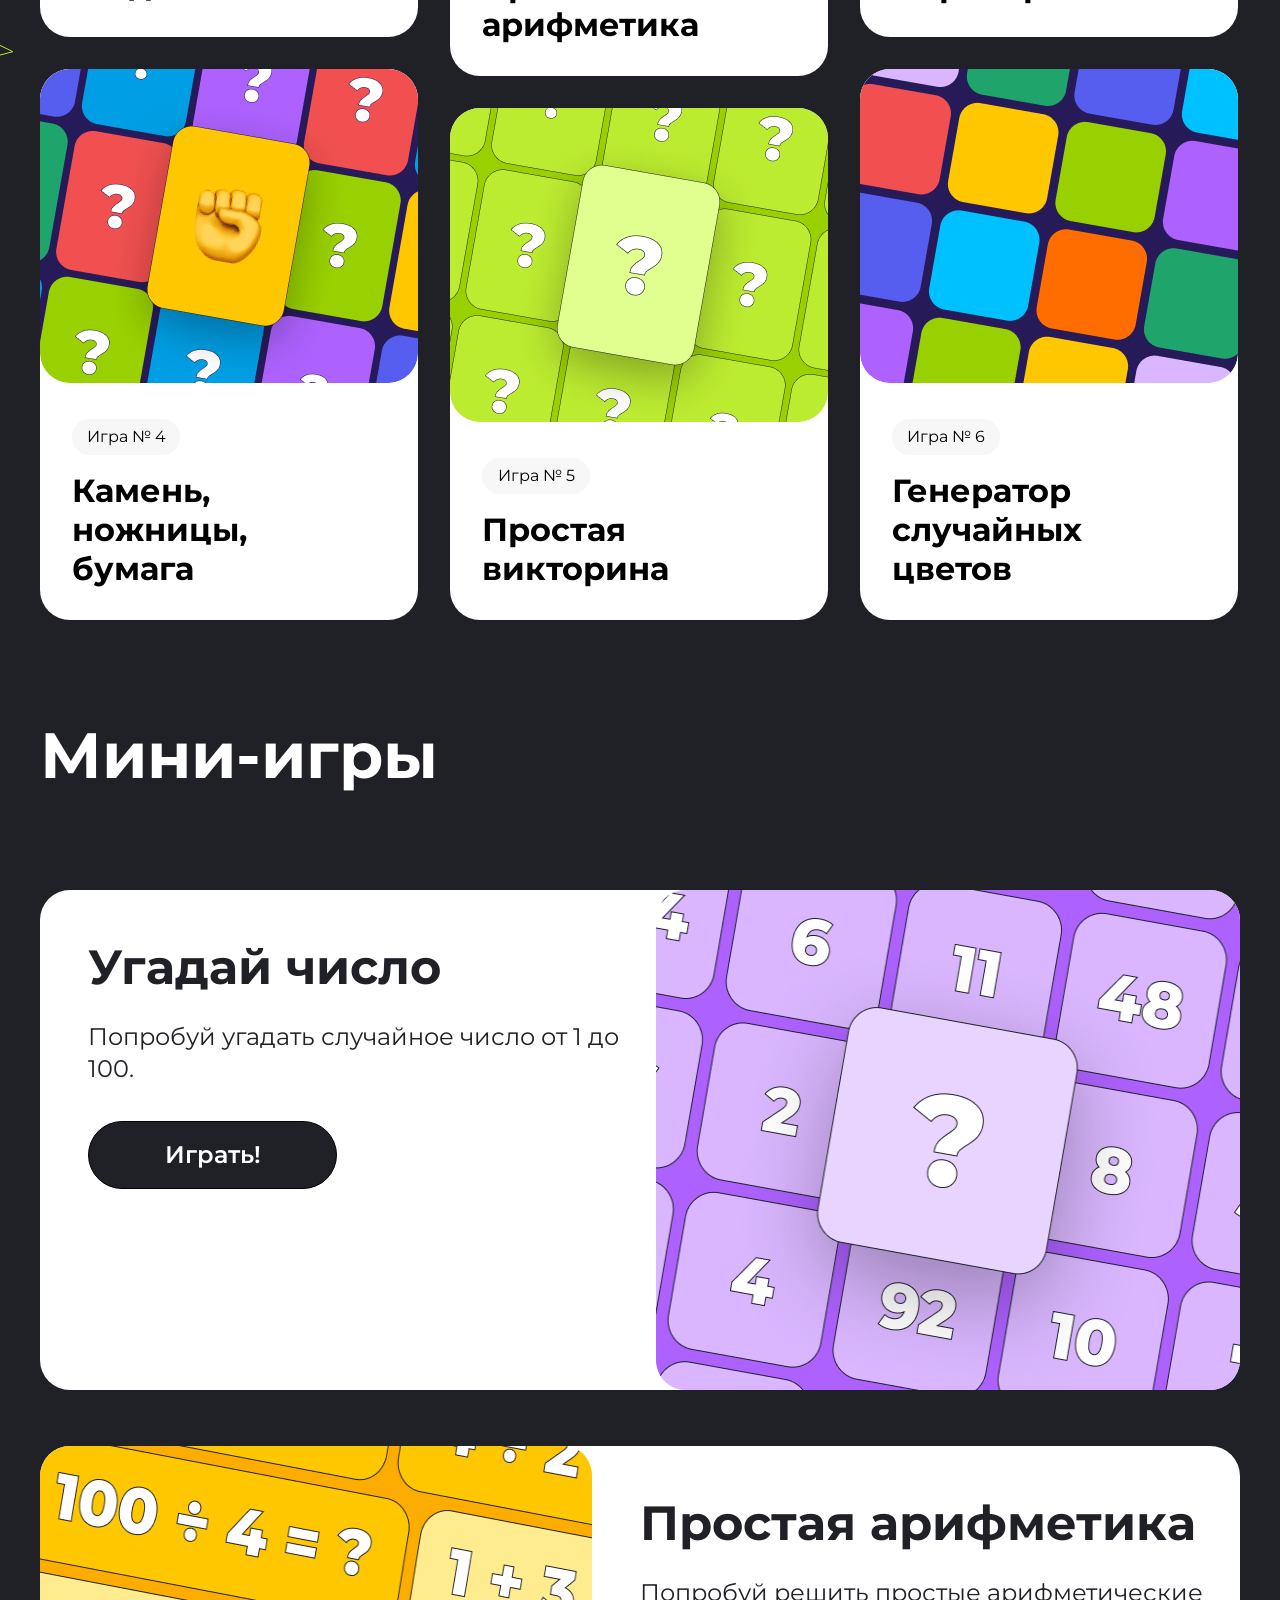
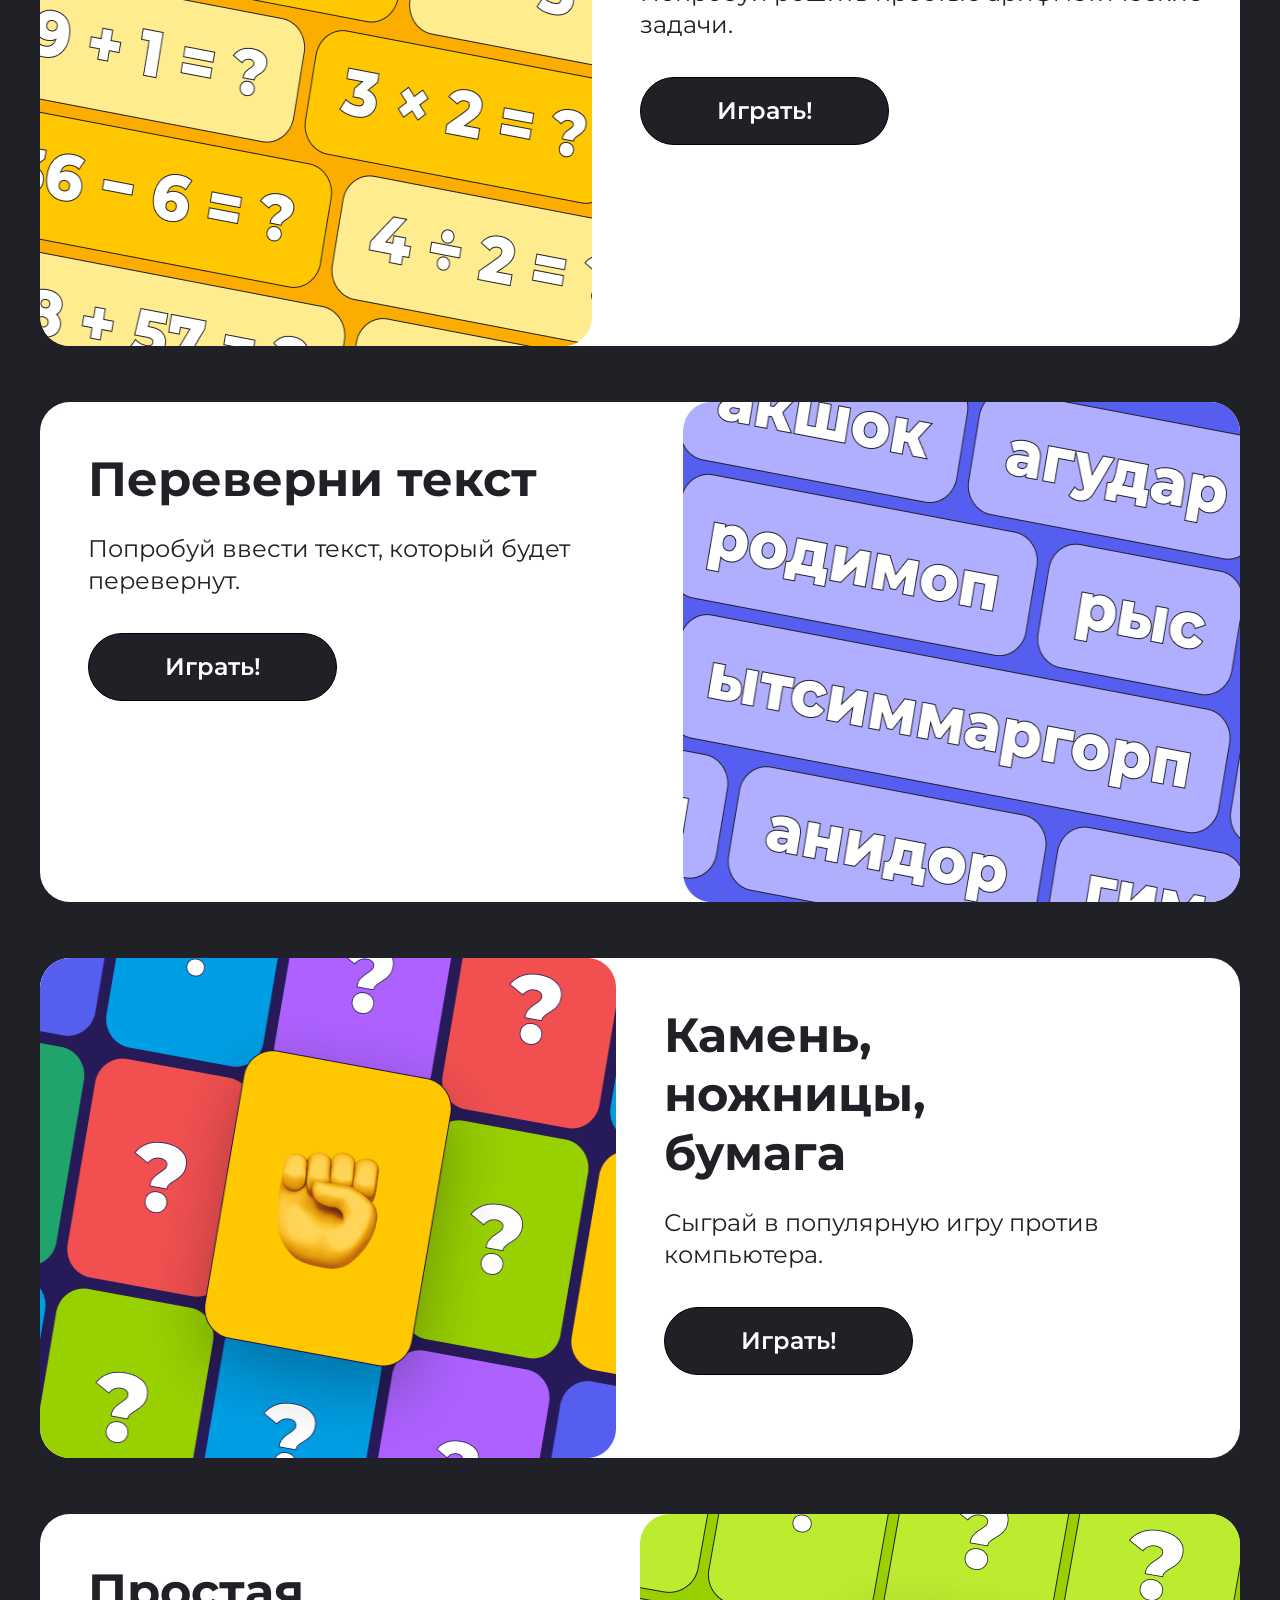
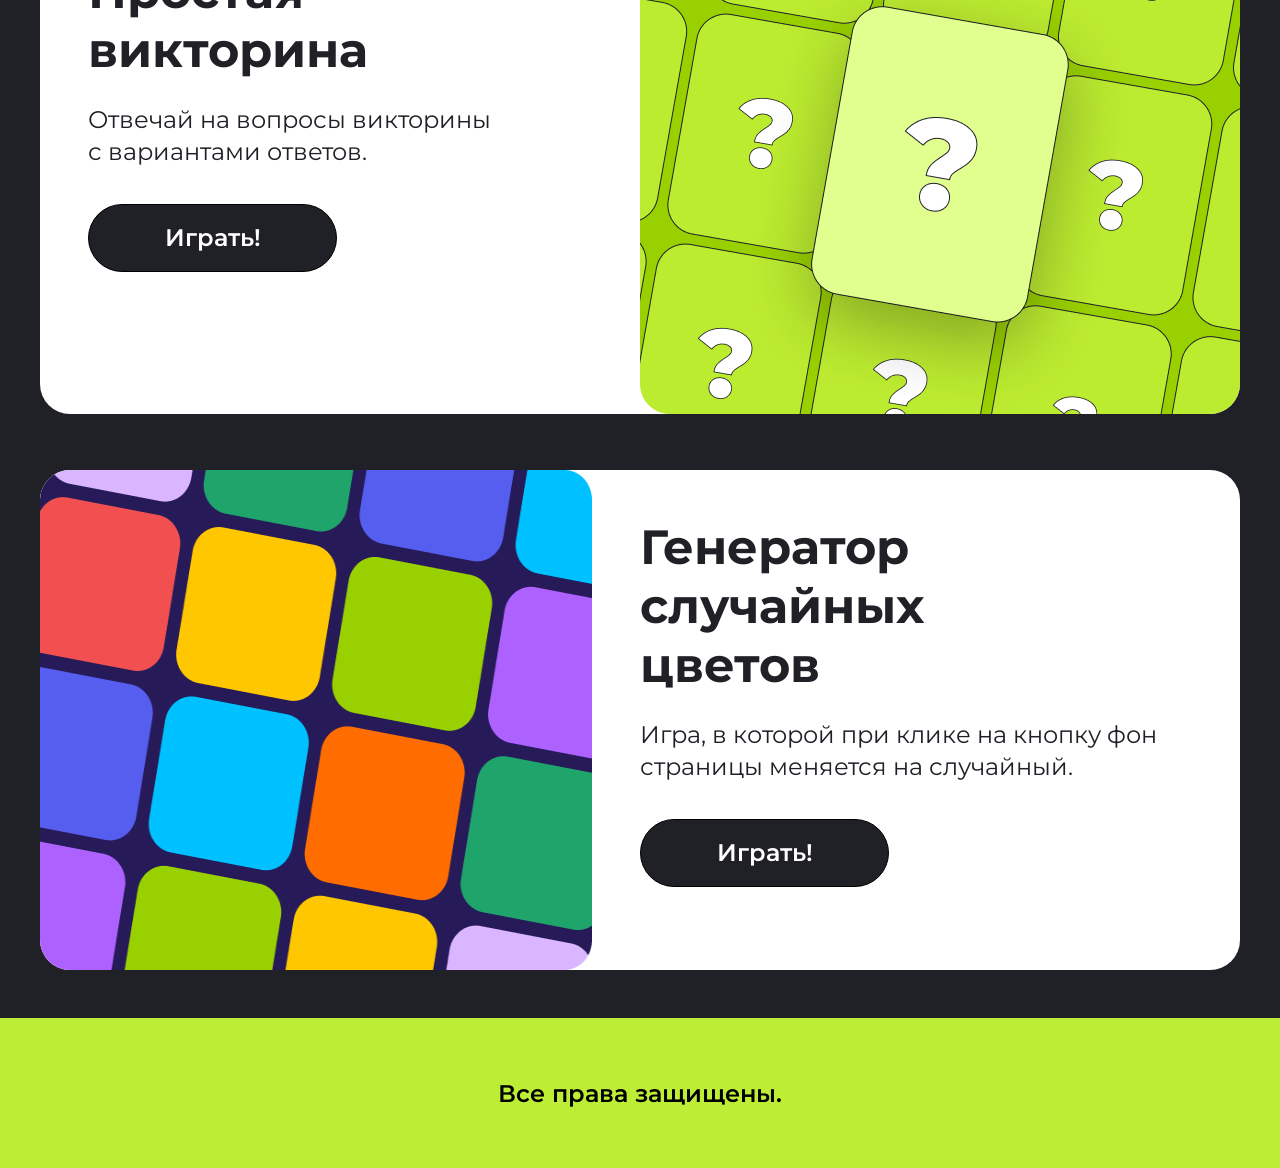
==== commit a137e1b9: "add hw-7" ====
--- a/index.html
+++ b/index.html
@@ -213,7 +213,7 @@
                 <h3 class="mini-games__name" id="Rock__scissors-paper">Камень,<br>ножницы,<br>бумага</h3>
                 <p class="mini-games__description">Сыграй в популярную игру против компьютера.</p>
                 <div class="mini-games__button">
-                <a href="#" class="mini-games__button-custom">Играть!</a>
+                <a href="#" id="rockPaper" class="mini-games__button-custom">Играть!</a>
                 </div>
             </div>
             <div><img class="mini-games__image" src="./img/miniGames4.png" alt="Обложка"></div>
@@ -252,9 +252,7 @@
     <script src="hw-3.js"></script>
     <script src="hw-4.js"></script>
     <script src="hw-5.js"></script>
-<<<<<<< HEAD
     <script src="hw-6.js"></script>
-=======
->>>>>>> 83f011c9d20d8b09b246ce79d5eeeb06803a4451
+    <script src="hw-7.js"></script>
 </body>
 </html>
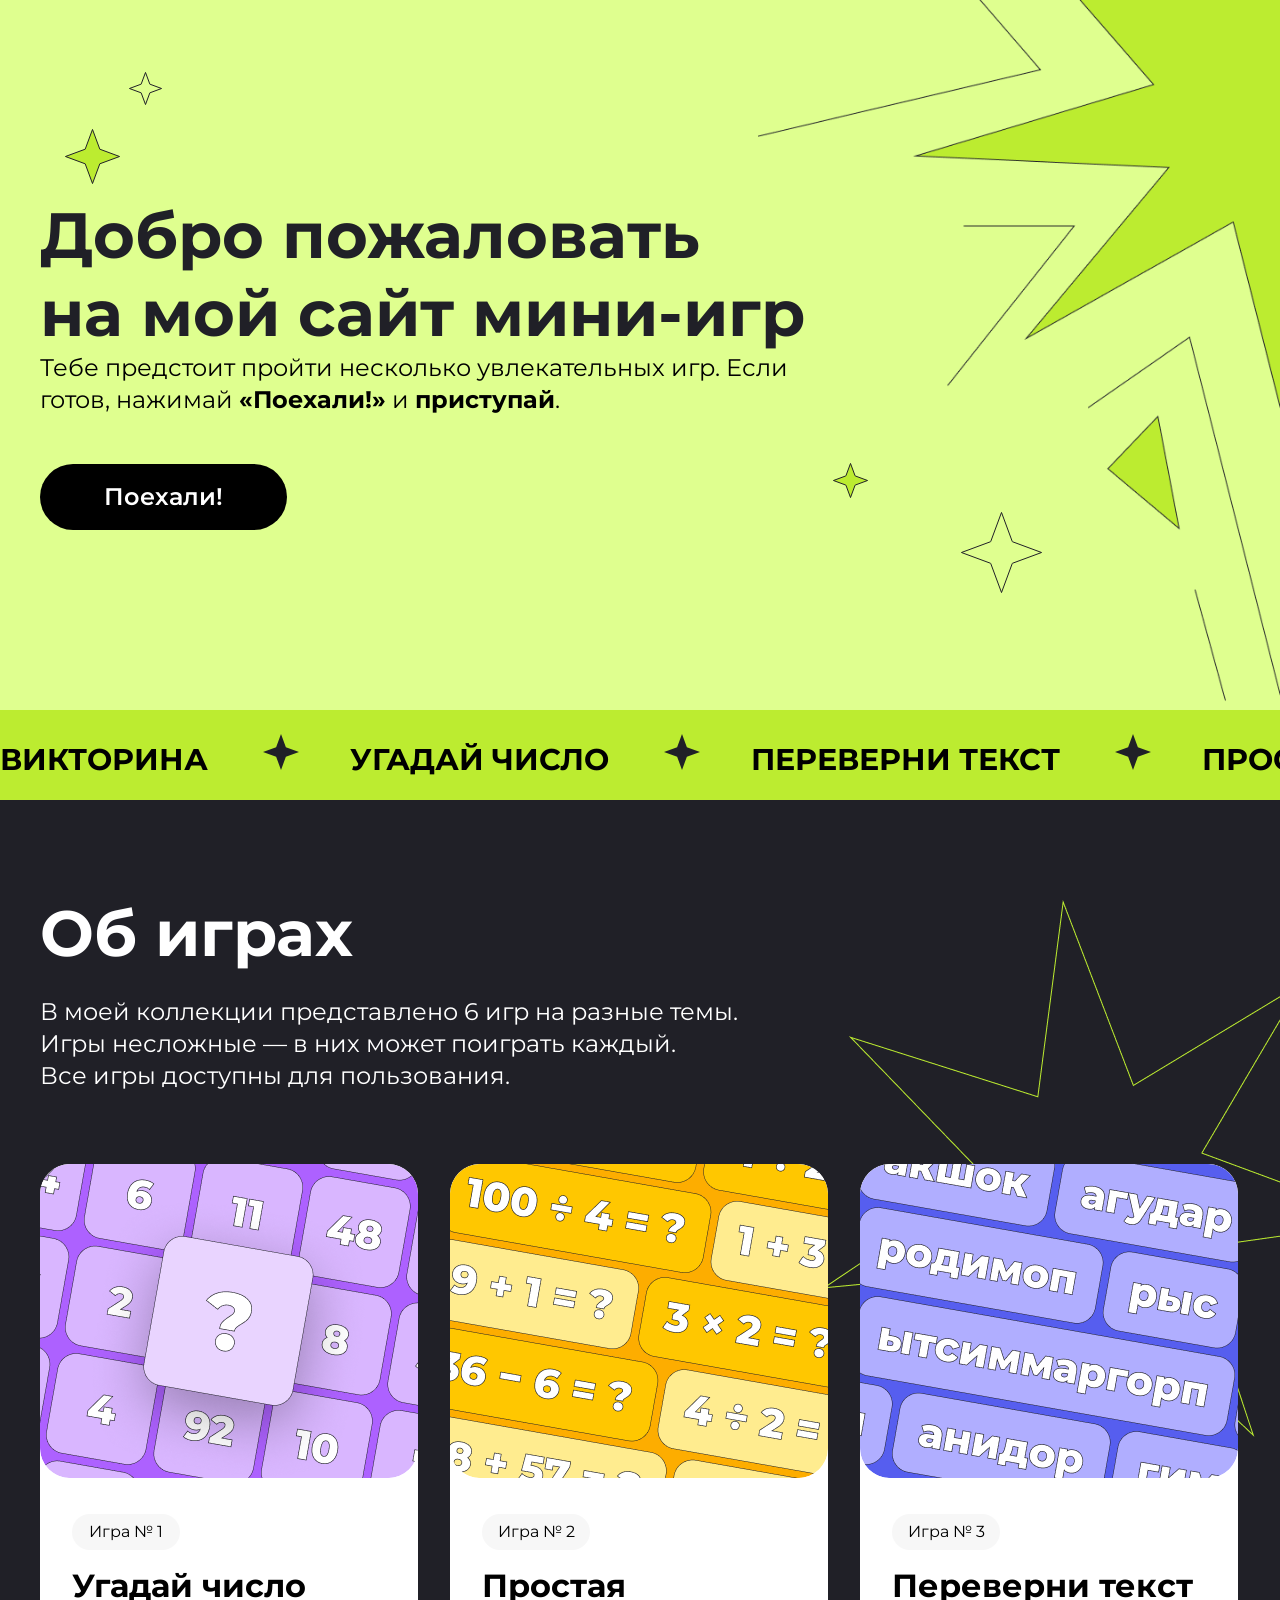
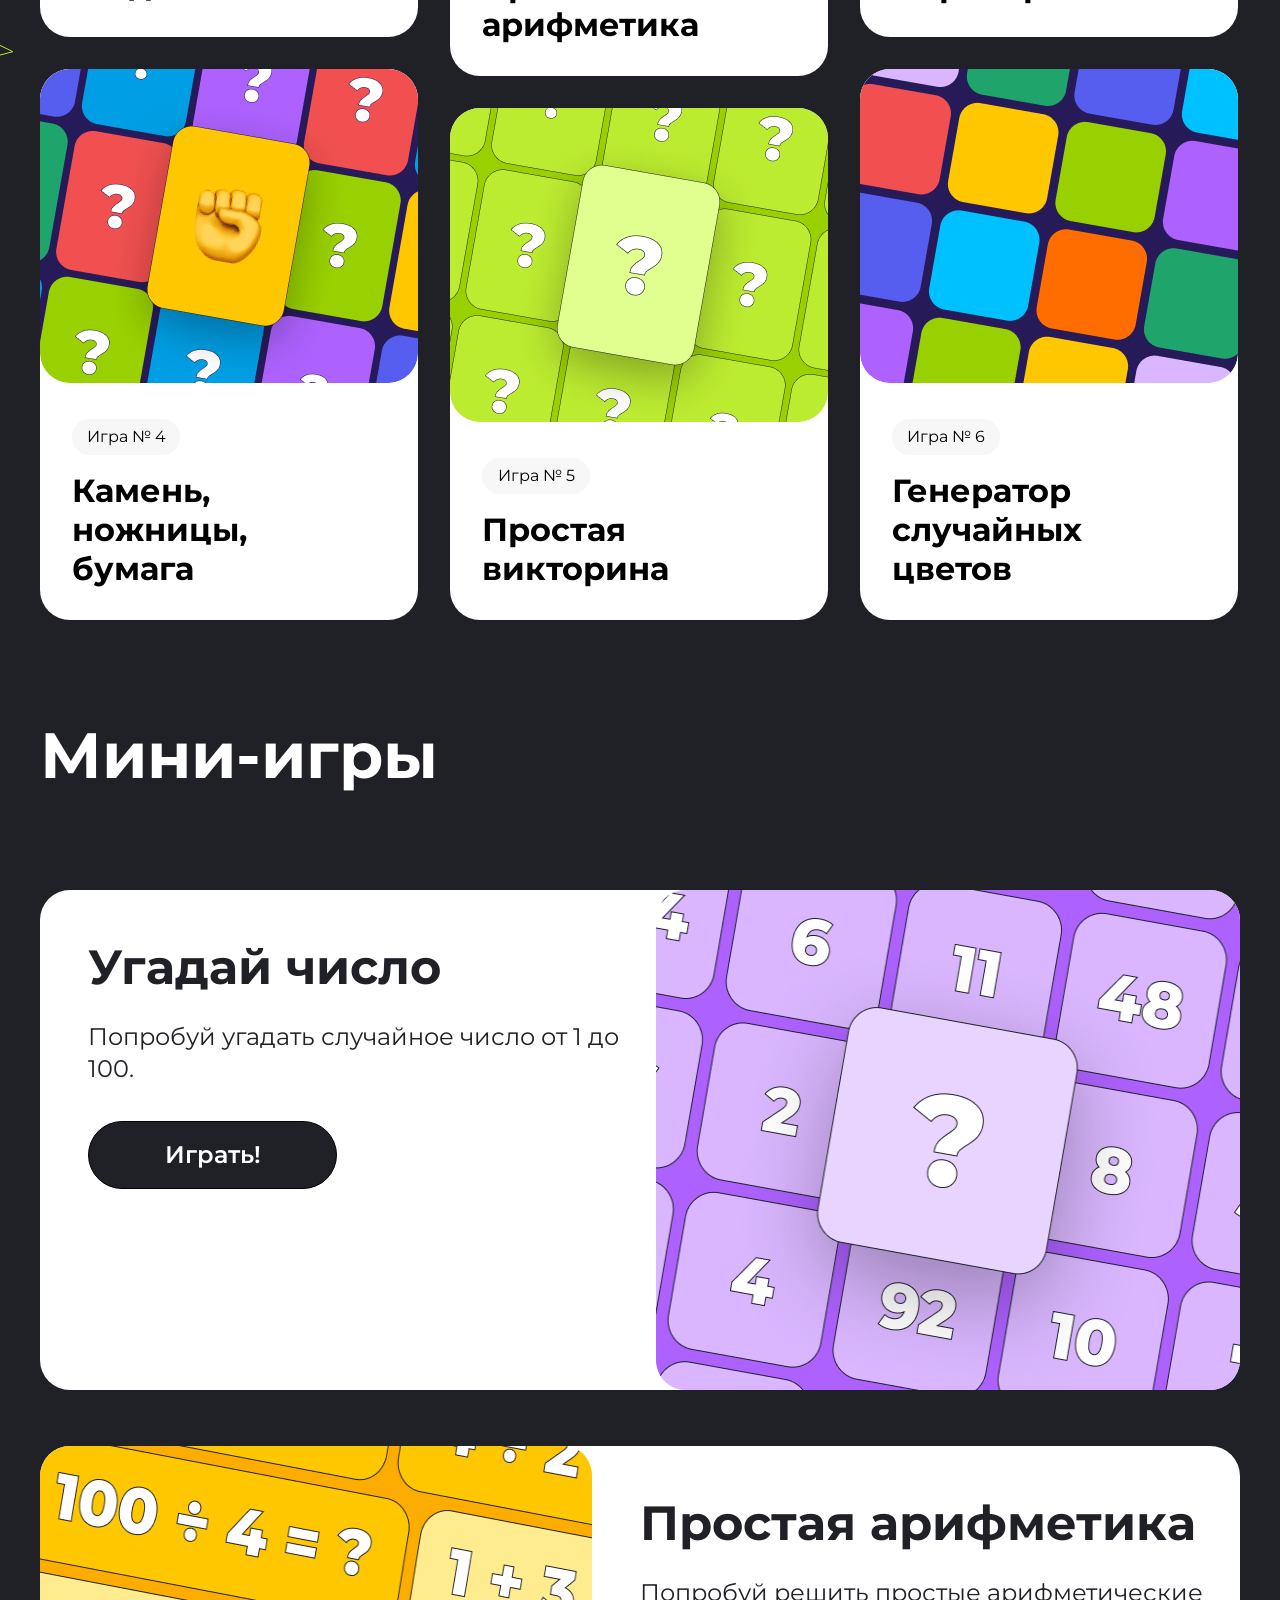
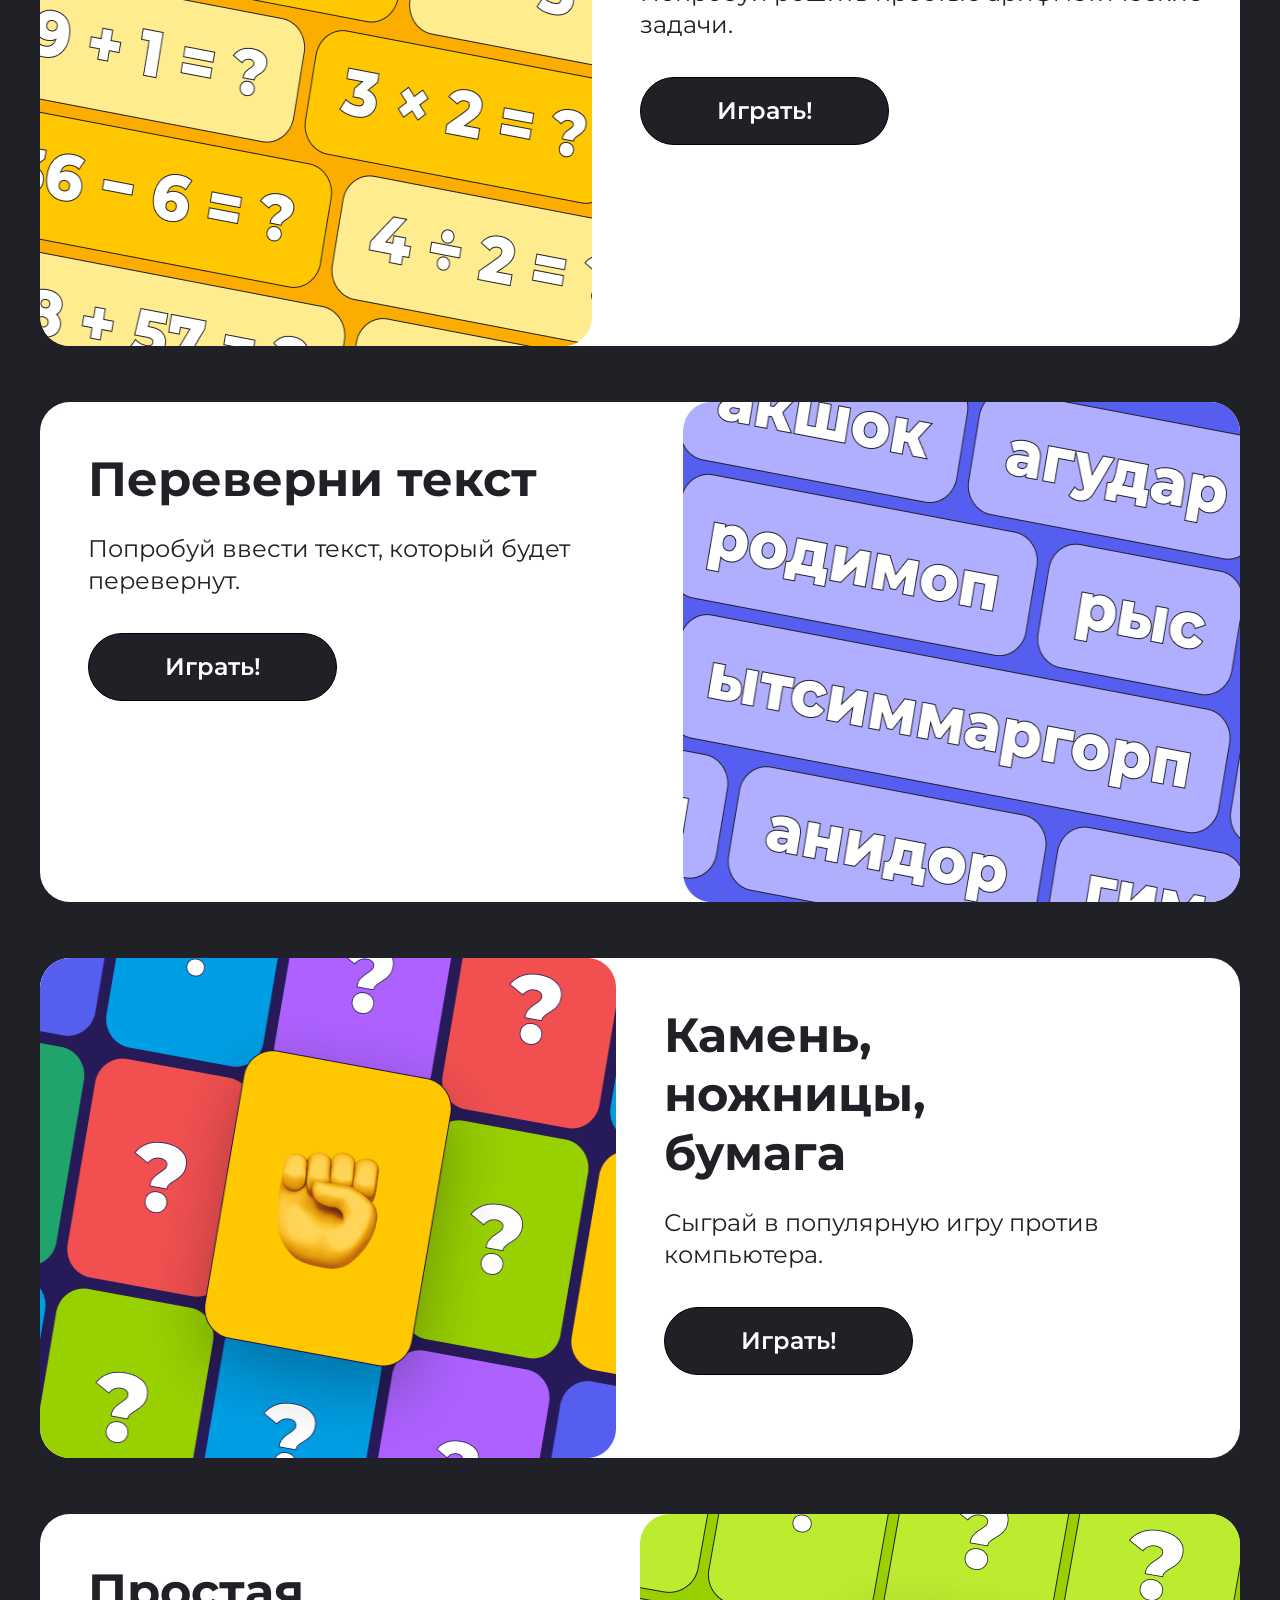
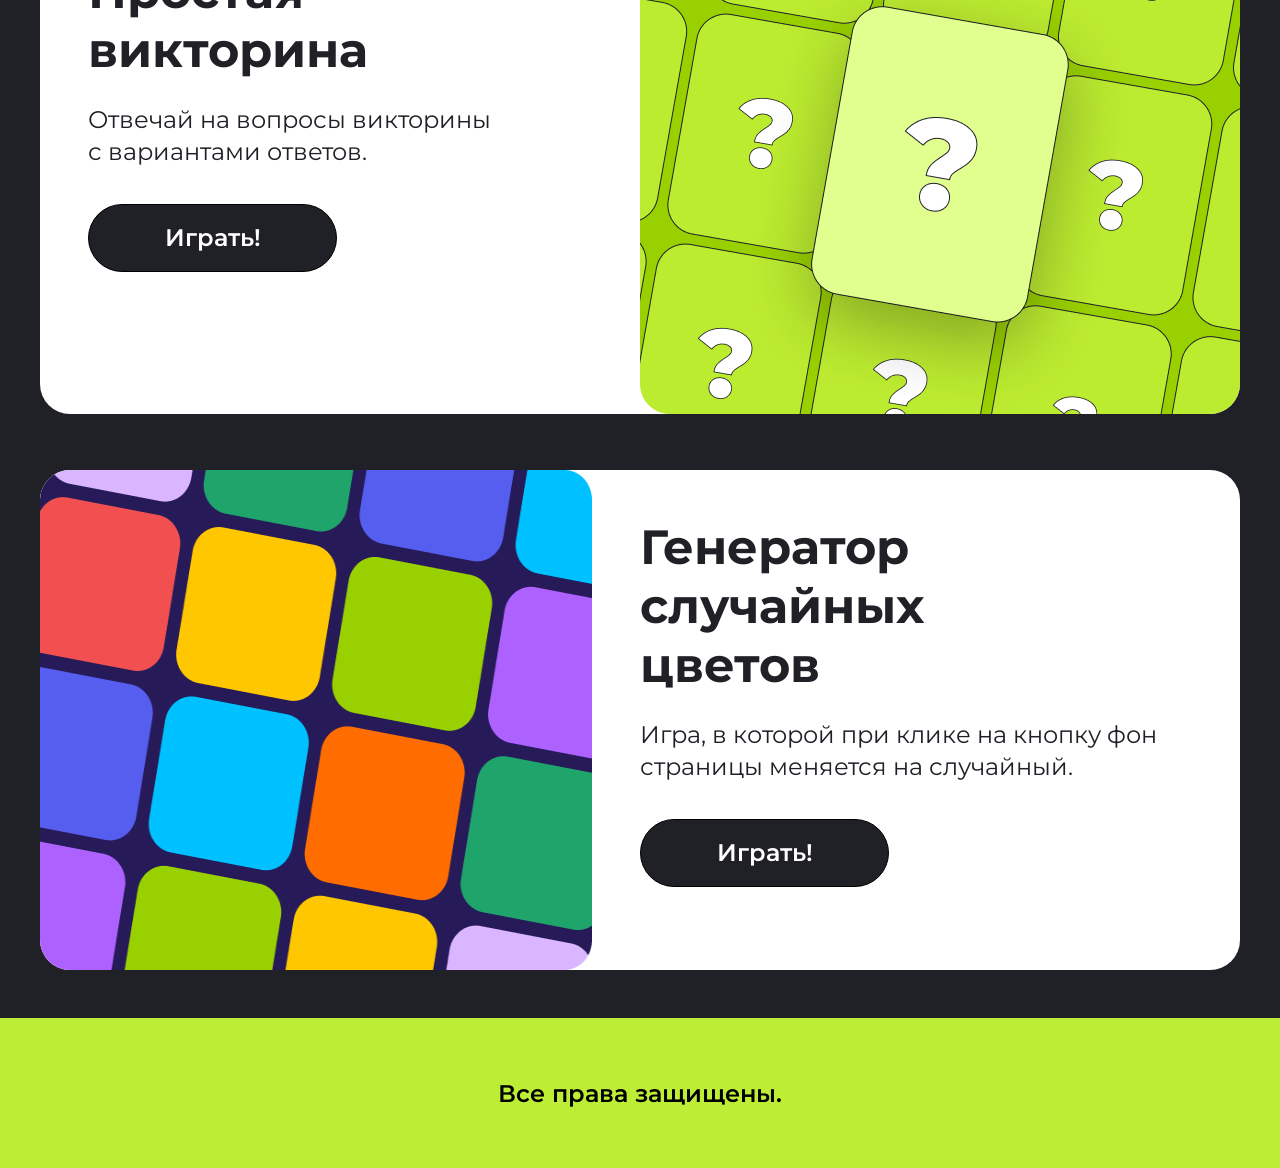
==== commit bc644c0a: "rework" ====
--- a/index.html
+++ b/index.html
@@ -62,7 +62,22 @@
   </svg></span>
             </div>
             <div>
-  <a href="#" class="mini-games-nav__item ">ПРОСТАЯ А</a>
+  <a href="#" class="mini-games-nav__item ">ПРОСТАЯ АРИФМЕТИКА</a>
+  <span class="mini-games-nav__separator  "><svg width="36" height="36" viewBox="0 0 36 36" fill="none" xmlns="http://www.w3.org/2000/svg">
+    <path d="M18 0L22.8616 13.1384L36 18L22.8616 22.8616L18 36L13.1384 22.8616L0 18L13.1384 13.1384L18 0Z" fill="#202027"/>
+  </svg></span>
+            </div>
+            <div>
+  <a href="#" class="mini-games-nav__item ">КАМЕНЬ, НОЖНИЦЫ, БУМАГА</a>
+  <span class="mini-games-nav__separator  "><svg width="36" height="36" viewBox="0 0 36 36" fill="none" xmlns="http://www.w3.org/2000/svg">
+    <path d="M18 0L22.8616 13.1384L36 18L22.8616 22.8616L18 36L13.1384 22.8616L0 18L13.1384 13.1384L18 0Z" fill="#202027"/>
+  </svg></span>
+            </div>
+            <div>
+  <a href="#" class="mini-games-nav__item ">ГЕНЕРАТОР СЛУЧАЙНЫХ ЧИСЕЛ</a>
+  <span class="mini-games-nav__separator  "><svg width="36" height="36" viewBox="0 0 36 36" fill="none" xmlns="http://www.w3.org/2000/svg">
+    <path d="M18 0L22.8616 13.1384L36 18L22.8616 22.8616L18 36L13.1384 22.8616L0 18L13.1384 13.1384L18 0Z" fill="#202027"/>
+  </svg></span>
             </div>
         </div>
     </nav>
@@ -235,7 +250,7 @@
                 <h3 class="mini-games__name" id="Color__generator" >Генератор<br>случайных<br>цветов</h3>
                 <p class="mini-games__description">Игра, в которой при клике на кнопку фон страницы меняется на случайный.</p>
                 <div class="mini-games__button">
-                <a href="#" class="mini-games__button-custom">Играть!</a>
+                <a href="#" id="Generator" class="mini-games__button-custom">Играть!</a>
                 </div>
             </div>
             <div><img class="mini-games__image" src="./img/miniGames6.png" alt="Обложка"></div>
@@ -254,5 +269,6 @@
     <script src="hw-5.js"></script>
     <script src="hw-6.js"></script>
     <script src="hw-7.js"></script>
+    <script src="hw-8.js"></script>
 </body>
 </html>
--- a/style.css
+++ b/style.css
@@ -12,6 +12,7 @@
   padding-left: calc(50% - 600px);
   padding-right: calc(50% - 600px);
 }
+
 
 /* Звезды */
 
@@ -100,27 +101,55 @@
 /* Конец верхней части сайта */
 
 
-/* Навигация мини-игр */
-
-.mini-games-nav{
-    background-color: #BCEC30;
-    height: 90px;
-    display: flex;
-}
-
-.mini-games-nav__item{
-    font-family: 'Montserrat';
-    font-weight: 700;
-    font-size: 30px;
-    color: #000;
-    text-decoration: none;
-    padding-right: 51px;
-}
-
-.mini-games-nav__container{
-    padding-top: 24px;
-    display: flex;
-    gap: 51px;
+/* анимация скрона влево */
+
+.mini-games-nav {
+  background-color: #BCEC30;
+  height: 90px;
+  overflow: hidden;
+  width: 100%;
+  position: relative;
+  display: flex;
+}
+
+.mini-games-nav__container {
+  display: flex;
+  gap: 51px;
+  padding-top: 24px;
+  animation: strip-move 10s linear infinite;
+  flex-wrap: nowrap;
+  white-space: nowrap;
+  will-change: transform;
+  transform: translateZ(0);
+}
+
+.mini-games-nav__item {
+  font-family: 'Montserrat';
+  font-weight: 700;
+  font-size: 30px;
+  color: #000;
+  text-decoration: none;
+  white-space: nowrap;
+}
+
+.mini-games-nav__separator {
+  flex-shrink: 0;
+  display: inline-flex;
+  align-items: center;
+  margin-left: 51px;
+}
+
+@keyframes strip-move {
+  0% {
+    transform: translateX(0);
+  }
+  100% {
+    transform: translateX(-50%);
+  }
+}
+
+.mini-games-nav__container:hover {
+  animation-play-state: paused;
 }
 /* Конец навигации мини-игр */
 
@@ -878,4 +907,5 @@
         font-size: 18px;
         line-height: 22px;
     }
-}+}
+
